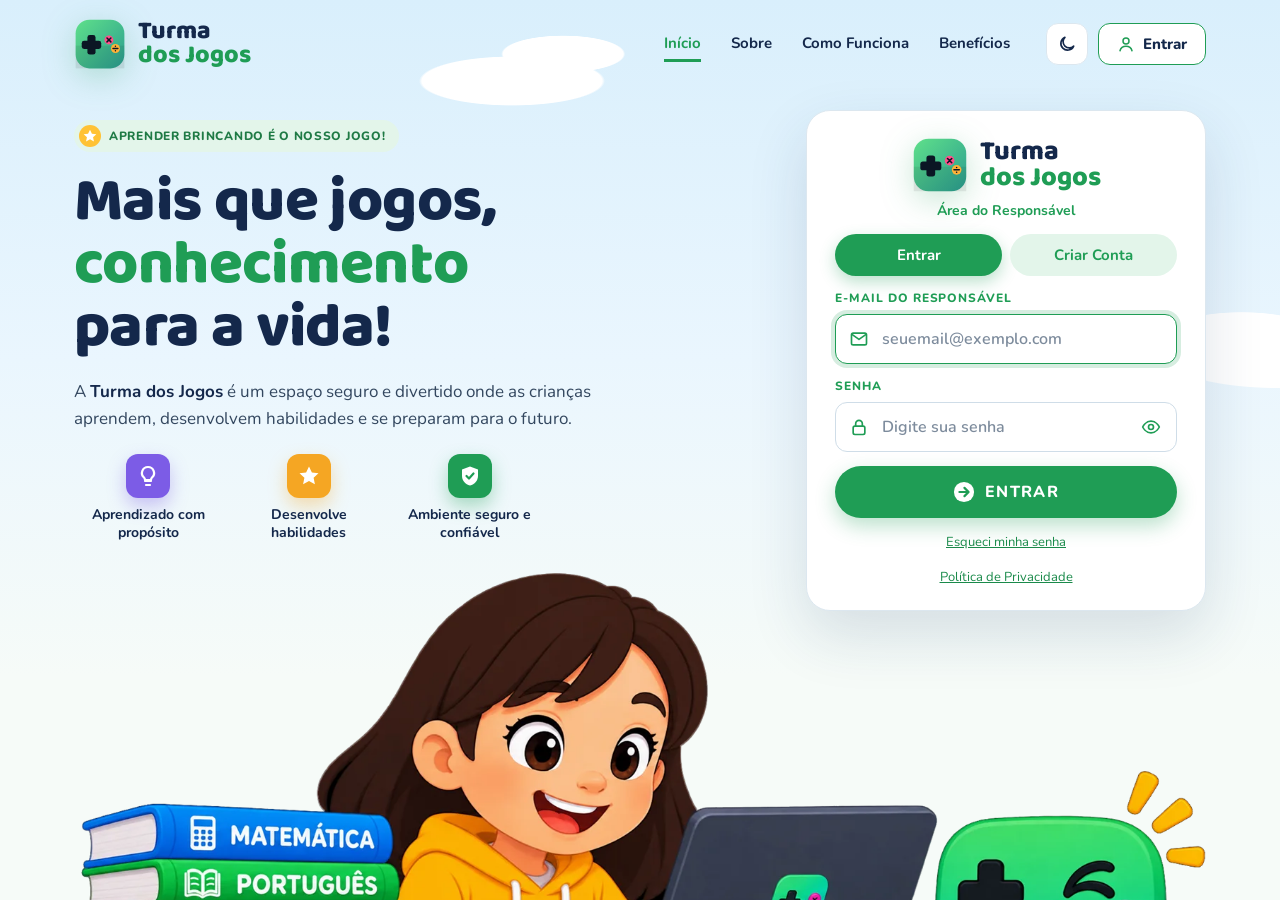
==== site/index.html @ 2ec64ea0 "Snapshot of live site (Amplify producao, job 4, 2026-09-25) Co-Authored-By: Claude Opus 5.5 <noreply" ====
<!doctype html>
<html lang="pt-BR">
<head>
<meta charset="utf-8">
<meta name="viewport" content="width=device-width, initial-scale=1">
<title>Turma dos Jogos</title>
<meta name="description" content="Turma dos Jogos: jogos educativos para alunos — Cobra Tabuada e Gol de Inglês.">
<meta name="theme-color" content="#0b1624">
<script src="plataforma/tema.js"></script>
<!-- atalho na tela inicial do celular: abre em tela cheia, com ícone próprio -->
<link rel="manifest" href="manifest.webmanifest">
<link rel="apple-touch-icon" href="icones/apple-touch-icon.png">
<meta name="apple-mobile-web-app-capable" content="yes">
<meta name="mobile-web-app-capable" content="yes">
<meta name="apple-mobile-web-app-status-bar-style" content="black">
<meta name="apple-mobile-web-app-title" content="Turma dos Jogos">
<!-- ícone da aba: o mesmo logo da plataforma -->
<link rel="icon" href="data:image/svg+xml,%3Csvg xmlns='http://www.w3.org/2000/svg' viewBox='0 0 64 64'%3E%3Cdefs%3E%3ClinearGradient id='g' x1='0' y1='0' x2='1' y2='1'%3E%3Cstop offset='0' stop-color='%235fe08a'/%3E%3Cstop offset='1' stop-color='%232a9d8f'/%3E%3C/linearGradient%3E%3C/defs%3E%3Crect x='2' y='2' width='60' height='60' rx='17' fill='url(%23g)'/%3E%3Crect x='16.5' y='21' width='10' height='24' rx='3' fill='%230b1624'/%3E%3Crect x='9.5' y='28' width='24' height='10' rx='3' fill='%230b1624'/%3E%3Ccircle cx='43' cy='27' r='5.5' fill='%23ff4f8b'/%3E%3Ccircle cx='51' cy='37.5' r='5.5' fill='%23ffb238'/%3E%3C/svg%3E">
</head>
<body>
<svg width="0" height="0" style="position:absolute" aria-hidden="true">
  <!-- logo da plataforma: controle de videogame cujo direcional é o sinal de "+" -->
  <defs>
    <linearGradient id="brandGrad" x1="0" y1="0" x2="1" y2="1">
      <stop offset="0" stop-color="#5fe08a"/><stop offset="1" stop-color="#2a9d8f"/>
    </linearGradient>
  </defs>
  <symbol id="brandMark" viewBox="0 0 64 64">
    <rect x="2" y="2" width="60" height="60" rx="17" fill="url(#brandGrad)"/>
    <rect x="2" y="34" width="60" height="28" rx="0" fill="#000" opacity=".08"/>
    <rect x="16.5" y="21" width="10" height="24" rx="3" fill="#0b1624"/>
    <rect x="9.5" y="28" width="24" height="10" rx="3" fill="#0b1624"/>
    <circle cx="43" cy="27" r="5.5" fill="#ff4f8b"/>
    <circle cx="51" cy="37.5" r="5.5" fill="#ffb238"/>
    <path d="M40.6 24.6l4.8 4.8M45.4 24.6l-4.8 4.8" stroke="#0b1624" stroke-width="1.8" stroke-linecap="round"/>
    <path d="M48 37.5h6M51 34.8v0M51 40.2v0" stroke="#0b1624" stroke-width="1.8" stroke-linecap="round"/>
  </symbol>
  <!-- ícones de traço (usam a cor do texto em volta) -->
  <symbol id="icSol" viewBox="0 0 24 24" fill="none" stroke="currentColor" stroke-width="2" stroke-linecap="round">
    <circle cx="12" cy="12" r="4"/><path d="M12 2v2M12 20v2M2 12h2M20 12h2M4.9 4.9l1.4 1.4M17.7 17.7l1.4 1.4M4.9 19.1l1.4-1.4M17.7 6.3l1.4-1.4"/></symbol>
  <symbol id="icLua" viewBox="0 0 24 24" fill="none" stroke="currentColor" stroke-width="2" stroke-linejoin="round">
    <path d="M20 14.5A8 8 0 1 1 9.5 4a6.5 6.5 0 0 0 10.5 10.5z"/></symbol>
  <symbol id="icUsuario" viewBox="0 0 24 24" fill="none" stroke="currentColor" stroke-width="2" stroke-linecap="round">
    <circle cx="12" cy="8" r="4"/><path d="M4 21c1-4 4.5-6 8-6s7 2 8 6"/></symbol>
  <symbol id="icEmail" viewBox="0 0 24 24" fill="none" stroke="currentColor" stroke-width="2" stroke-linejoin="round">
    <rect x="3" y="5" width="18" height="14" rx="2"/><path d="M3.5 6.5l8.5 6 8.5-6"/></symbol>
  <symbol id="icCadeado" viewBox="0 0 24 24" fill="none" stroke="currentColor" stroke-width="2" stroke-linejoin="round">
    <rect x="5" y="11" width="14" height="10" rx="2"/><path d="M8 11V8a4 4 0 0 1 8 0v3"/></symbol>
  <symbol id="icOlho" viewBox="0 0 24 24" fill="none" stroke="currentColor" stroke-width="2" stroke-linejoin="round">
    <path d="M2 12s3.5-7 10-7 10 7 10 7-3.5 7-10 7S2 12 2 12z"/><circle cx="12" cy="12" r="3"/></symbol>
  <!-- ícones cheios (desenhados em branco sobre um quadradinho colorido) -->
  <symbol id="icEstrela" viewBox="0 0 24 24"><path fill="currentColor" d="M12 2.5l2.9 6 6.6.8-4.9 4.5 1.3 6.5L12 17l-5.9 3.3 1.3-6.5-4.9-4.5 6.6-.8z"/></symbol>
  <symbol id="icIdeia" viewBox="0 0 24 24" fill="none" stroke="currentColor" stroke-width="2.2" stroke-linecap="round" stroke-linejoin="round">
    <path d="M9 17h6M10 21h4M12 3a6 6 0 0 0-4 10.5c.8.8 1 1.6 1 2.5h6c0-.9.2-1.7 1-2.5A6 6 0 0 0 12 3z"/></symbol>
  <symbol id="icEscudo" viewBox="0 0 24 24"><path fill="currentColor" d="M12 2.5l8 3v6.2c0 5-3.4 8.6-8 9.8-4.6-1.2-8-4.8-8-9.8V5.5z"/>
    <path d="M8.5 12l2.5 2.5 4.5-5" fill="none" stroke="var(--ic-fundo, #1f9d55)" stroke-width="2.2" stroke-linecap="round" stroke-linejoin="round"/></symbol>
  <symbol id="icControle" viewBox="0 0 24 24"><rect x="2" y="7" width="20" height="11" rx="5.5" fill="currentColor"/>
    <path d="M7.5 10.5v4M5.5 12.5h4" stroke="var(--ic-fundo, #7c5ce6)" stroke-width="1.8" stroke-linecap="round"/>
    <circle cx="15.5" cy="11.5" r="1.3" fill="var(--ic-fundo, #7c5ce6)"/><circle cx="18" cy="13.8" r="1.3" fill="var(--ic-fundo, #7c5ce6)"/></symbol>
  <symbol id="icGrafico" viewBox="0 0 24 24" fill="currentColor"><rect x="3" y="14" width="4" height="7" rx="1"/><rect x="10" y="10" width="4" height="11" rx="1"/>
    <rect x="17" y="6" width="4" height="15" rx="1"/><path d="M3 10l6-5 4 3 6-5" fill="none" stroke="currentColor" stroke-width="2" stroke-linecap="round" stroke-linejoin="round"/></symbol>
  <symbol id="icPessoas" viewBox="0 0 24 24" fill="currentColor"><circle cx="8.5" cy="8" r="3.5"/><circle cx="16.5" cy="9" r="3"/>
    <path d="M1.5 20c.5-4 3.4-6.5 7-6.5s6.5 2.5 7 6.5zM14.5 13.6c3.6-.6 7.1 1.4 8 6.4h-5.5c-.3-2.6-1.2-4.8-2.5-6.4z"/></symbol>
</svg>
<!-- conecta antes aos servidores de fontes: o título aparece mais rápido já na fonte certa -->
<link rel="preconnect" href="https://fonts.googleapis.com">
<link rel="preconnect" href="https://fonts.gstatic.com" crossorigin>
<link rel="stylesheet" href="https://fonts.googleapis.com/css2?family=Baloo+2:wght@700;800&family=Chakra+Petch:wght@500;700&family=IBM+Plex+Mono:wght@400;600&family=Nunito:wght@400;600;700;800&display=swap">
<link rel="stylesheet" href="plataforma/plataforma.css">

<div class="panel" id="loginPanel" hidden>
  <!-- página de entrada: apresentação da plataforma e, ao lado, o login do responsável -->
  <div class="entrada" id="inicio">
    <header class="topo">
      <a class="marca" href="#inicio" aria-label="Turma dos Jogos, início">
        <svg width="52" height="52" aria-hidden="true"><use href="#brandMark"/></svg>
        <span>Turma<em>dos Jogos</em></span></a>
      <nav class="menu" aria-label="Seções">
        <a href="#inicio" aria-current="page">Início</a>
        <a href="#sobre">Sobre</a>
        <a href="#como-funciona">Como Funciona</a>
        <a href="#beneficios">Benefícios</a>
      </nav>
      <div class="topo-acoes">
        <button type="button" class="tema-btn" data-tema-btn aria-label="Mudar tema">
          <svg class="ic-sol"><use href="#icSol"/></svg><svg class="ic-lua"><use href="#icLua"/></svg></button>
        <button type="button" class="topo-entrar" id="topoEntrar"><svg><use href="#icUsuario"/></svg>Entrar</button>
      </div>
    </header>

    <section class="hero">
      <div class="hero-texto">
        <span class="selo"><svg><use href="#icEstrela"/></svg>Aprender brincando é o nosso jogo!</span>
        <h1>Mais que jogos, <em>conhecimento</em> para a vida!</h1>
        <p class="hero-sub">A <b>Turma dos Jogos</b> é um espaço seguro e divertido onde as crianças aprendem,
          desenvolvem habilidades e se preparam para o futuro.</p>
        <ul class="destaques">
          <li><span class="ic roxo"><svg><use href="#icIdeia"/></svg></span>Aprendizado com propósito</li>
          <li><span class="ic ouro"><svg><use href="#icEstrela"/></svg></span>Desenvolve habilidades</li>
          <li><span class="ic verde"><svg><use href="#icEscudo"/></svg></span>Ambiente seguro e confiável</li>
        </ul>
      </div>

      <form class="login-card" id="loginForm" autocomplete="on" novalidate>
        <div class="login-marca">
          <svg width="56" height="56" role="img" aria-label="Logo Turma dos Jogos"><use href="#brandMark"/></svg>
          <span>Turma<em>dos Jogos</em></span>
        </div>
        <span class="eyebrow">Área do Responsável</span>
        <div class="tabs" id="loginTabs">
          <button type="button" id="tabLogin" aria-pressed="true">Entrar</button>
          <button type="button" id="tabSignup" aria-pressed="false">Criar Conta</button>
        </div>
        <p class="aviso" id="loginAviso" hidden></p>
        <label class="field" id="fEmail"><span>E-mail do responsável</span>
          <span class="campo"><svg><use href="#icEmail"/></svg>
            <input id="loginEmail" name="email" type="email" autocomplete="username" inputmode="email" maxlength="120"
              autocapitalize="none" spellcheck="false" placeholder="seuemail@exemplo.com"></span></label>
        <label class="field" id="fCodigo" hidden><span>Código recebido por e-mail</span>
          <span class="campo"><svg><use href="#icEmail"/></svg>
            <input id="loginCode" name="code" inputmode="numeric" autocomplete="one-time-code" maxlength="6" placeholder="6 números"></span></label>
        <div class="field" id="fSenha"><label for="loginPass" id="senhaRotulo">Senha</label>
          <span class="campo"><svg><use href="#icCadeado"/></svg>
            <input id="loginPass" name="password" type="password" autocomplete="current-password" maxlength="100" placeholder="Digite sua senha">
            <button type="button" class="ver-senha" id="verSenha" aria-pressed="false" aria-label="Mostrar senha"><svg><use href="#icOlho"/></svg></button></span>
          <small class="dica" id="senhaDica" hidden>Pelo menos 8 caracteres, com pelo menos um número.</small></div>
        <label class="aceite" id="fAceite" hidden><input type="checkbox" id="loginConsent">
          <span>Sou maior de 18 anos, responsável pela(s) criança(s) que vão jogar, e concordo com os
            <a href="termos.html" target="_blank" rel="noopener">Termos de Uso</a> e a
            <a href="privacidade.html" target="_blank" rel="noopener">Política de Privacidade</a>.</span></label>
        <p class="hint" id="loginError" aria-live="polite"></p>
        <p class="ok" id="loginOk" aria-live="polite"></p>
        <button type="submit" class="principal" id="loginSubmit">Entrar</button>
        <p class="note links">
          <button type="button" class="link" id="linkEsqueci">Esqueci minha senha</button>
          <button type="button" class="link" id="linkReenviar" hidden>Reenviar código</button>
          <button type="button" class="link" id="linkVoltar" hidden>Voltar</button>
        </p>
        <p class="note"><a href="privacidade.html" target="_blank" rel="noopener">Política de Privacidade</a></p>
      </form>

      <!-- ilustração: menina estudando no notebook, livros e o mascote (fundo recortado; versão menor para celular;
           WebP é ~90% mais leve, o PNG fica só para navegadores antigos) -->
      <picture class="cena">
        <source type="image/webp" srcset="imagens/cena-entrada-800.webp 800w, imagens/cena-entrada-1600.webp 1600w" sizes="(max-width: 960px) 100vw, 1132px">
        <img src="imagens/cena-entrada-1600.png" width="1600" height="626"
        srcset="imagens/cena-entrada-800.png 800w, imagens/cena-entrada-1600.png 1600w" sizes="(max-width: 960px) 100vw, 1132px"
        alt="Menina sorrindo enquanto estuda no notebook, ao lado de livros de Matemática, Português, Ciências e Inglês e do mascote da Turma dos Jogos">
      </picture>
    </section>

    <section class="beneficios" id="beneficios" aria-label="Benefícios">
      <article><span class="ic roxo"><svg><use href="#icControle"/></svg></span><h3>Jogos Educativos</h3><p>Tabuada e inglês de um jeito divertido.</p></article>
      <article><span class="ic verde"><svg><use href="#icGrafico"/></svg></span><h3>Acompanhamento</h3><p>Veja o progresso da sua criança.</p></article>
      <article><span class="ic ouro"><svg><use href="#icEscudo"/></svg></span><h3>Segurança</h3><p>Proteção e privacidade em primeiro lugar.</p></article>
      <article><span class="ic azul"><svg><use href="#icPessoas"/></svg></span><h3>Suporte</h3><p>Fale com a gente pela <a href="contato.html">página de Contato</a>.</p></article>
    </section>

    <section class="secao sobre" id="sobre" aria-labelledby="sobreTitulo">
      <div class="sobre-texto">
        <span class="selo"><svg><use href="#icEstrela"/></svg>Sobre nós</span>
        <h2 id="sobreTitulo">Sobre a <em>Turma dos Jogos</em></h2>
        <p>A Turma dos Jogos é um espaço de jogos educativos para crianças aprenderem brincando. Cada jogo treina
          um conteúdo da escola de um jeito divertido.</p>
        <p>Aqui não há anúncios, e a criança joga num perfil criado pelo responsável, só com um apelido. O progresso fica
          salvo, e ela continua de onde parou em qualquer aparelho.</p>
      </div>
      <ul class="sobre-jogos">
        <li><span class="ic verde"><svg><use href="#icControle"/></svg></span>
          <div><h3>Cobra Tabuada</h3><p>A criança pratica a tabuada guiando uma cobrinha.</p></div></li>
        <li><span class="ic azul"><svg><use href="#icControle"/></svg></span>
          <div><h3>Gol de Inglês</h3><p>Bate pênaltis enquanto aprende palavras em inglês.</p></div></li>
        <li class="em-breve"><span class="ic roxo"><svg><use href="#icEstrela"/></svg></span>
          <div><h3>Mais jogos em breve</h3><p>Novos jogos educativos estão a caminho.</p></div></li>
      </ul>
    </section>

    <section class="secao como" id="como-funciona" aria-labelledby="comoTitulo">
      <h2 id="comoTitulo">Como <em>funciona</em></h2>
      <ol class="passos">
        <li><span class="passo-num">1</span><span class="ic verde"><svg><use href="#icUsuario"/></svg></span>
          <h3>Crie a conta do responsável</h3><p>Use seu e-mail e uma senha. É rápido e gratuito.</p></li>
        <li><span class="passo-num">2</span><span class="ic ouro"><svg><use href="#icEstrela"/></svg></span>
          <h3>Crie o perfil da criança</h3><p>Escolha um apelido, uma cor e o desenho (menino ou menina).
            Cada conta pode ter até 6 perfis.</p></li>
        <li><span class="passo-num">3</span><span class="ic roxo"><svg><use href="#icControle"/></svg></span>
          <h3>Hora de jogar!</h3><p>A criança escolhe o jogo, e cada recorde, medalha e nível conquistado fica salvo
            no perfil dela.</p></li>
      </ol>
      <button type="button" class="como-cta" id="comoCriar">Criar conta grátis</button>
    </section>

    <footer class="faixa">
      <p class="chamada"><span class="brilho" aria-hidden="true"></span><span class="frase">Juntos, construímos um futuro melhor através do aprendizado!</span><span class="brilho" aria-hidden="true"></span></p>
      <!-- rodapé: links para as páginas de apoio -->
      <nav class="rodape-links" aria-label="Links do rodapé">
        <a href="duvidas.html">Dúvidas frequentes</a>
        <a href="contato.html">Contato</a>
        <a href="termos.html">Termos de Uso</a>
        <a href="privacidade.html" target="_blank" rel="noopener">Política de Privacidade</a>
      </nav>
      <p class="copyright">© 2026 Turma dos Jogos. Todos os direitos reservados.</p>
    </footer>
  </div>
</div>

<div class="panel" id="perfisPanel" hidden>
  <div class="card perfis">
    <div class="hub-head">
      <div class="brand-title"><svg class="brand-mark" width="36" height="36" aria-hidden="true"><use href="#brandMark"/></svg>Turma <em>dos Jogos</em></div>
      <span class="hub-links"><button type="button" class="tema-btn" data-tema-btn aria-label="Mudar tema"><svg class="ic-sol"><use href="#icSol"/></svg><svg class="ic-lua"><use href="#icLua"/></svg></button><button class="link" id="perfisSair">Sair</button></span>
    </div>
    <h1 class="sub-h1" id="perfisTitulo">Quem vai <em>jogar?</em></h1>
    <p class="hint" id="perfisErro" role="alert"></p>
    <div class="perfis-lista" id="perfisLista"></div>
    <form class="perfil-form" id="perfilForm" novalidate hidden>
      <h3 id="perfilFormTitulo">Novo perfil</h3>
      <label class="field"><span>Apelido</span>
        <input id="perfilNome" maxlength="20" autocomplete="off" spellcheck="false"></label>
      <p class="note">Use só um apelido. Não é preciso o nome completo da criança.</p>
      <div class="field"><span>Desenho do perfil</span>
        <div class="generos" id="perfilGenero" role="radiogroup" aria-label="Desenho do perfil"></div></div>
      <div class="cores" id="perfilCores" role="radiogroup" aria-label="Cor do perfil"></div>
      <p class="hint" id="perfilErro" role="alert"></p>
      <div class="actions">
        <button type="submit" id="perfilSalvar">Salvar</button>
        <button type="button" class="alt" id="perfilCancelar">Cancelar</button>
        <button type="button" class="alt" id="perfilApagar">Apagar perfil</button>
      </div>
    </form>
    <p class="note conta">Conta: <span id="contaEmail"></span>
      <button class="link" id="perfisEditar">Editar perfis</button>
      <button class="link perigo" id="contaExcluir" hidden>Excluir conta</button></p>
  </div>
</div>

<div class="panel" id="hubPanel" hidden>
  <div class="card hub">
    <div class="hub-head">
      <div class="brand-title"><svg class="brand-mark" width="36" height="36" aria-hidden="true"><use href="#brandMark"/></svg>Turma <em>dos Jogos</em></div>
      <span class="hub-links"><button type="button" class="tema-btn" data-tema-btn aria-label="Mudar tema"><svg class="ic-sol"><use href="#icSol"/></svg><svg class="ic-lua"><use href="#icLua"/></svg></button><button class="link" id="hubTrocar">Trocar jogador</button> · <button class="link" id="hubLogout">Sair</button></span>
    </div>
    <div class="greet">
      <h1 class="hello">
        <span class="pop" id="hubHello" style="--i:0">Olá,</span>
        <span class="pop name" id="hubName" style="--i:1">—</span><span class="pop" style="--i:2">!</span>
        <svg class="spark s1" viewBox="0 0 20 20" aria-hidden="true"><path d="M10 0l2.4 7.6L20 10l-7.6 2.4L10 20l-2.4-7.6L0 10l7.6-2.4z"/></svg>
        <svg class="spark s2" viewBox="0 0 20 20" aria-hidden="true"><path d="M10 0l2.4 7.6L20 10l-7.6 2.4L10 20l-2.4-7.6L0 10l7.6-2.4z"/></svg>
      </h1>
      <p class="cheer" id="hubCheer">Pronto para aprender brincando?</p>
    </div>
    <p>Escolha um jogo para começar. Seu progresso fica salvo em cada um.</p>
    <p class="hint" id="hubError" role="alert"></p>
    <div class="games" id="games"></div>
  </div>
</div>

<!-- o jogo escolhido é desenhado aqui -->
<div id="gameRoot" hidden></div>

<script src="plataforma/config.js"></script>
<script src="plataforma/nuvem.js"></script>
<script src="plataforma/plataforma.js"></script>
<!-- catálogo: cada jogo registra seu cartão (arquivo leve); o jogo em si só carrega ao clicar em Jogar -->
<script src="jogos/cobra-tabuada/cartao.js"></script>
<script src="jogos/gol-de-ingles/cartao.js"></script>
<script src="plataforma/iniciar.js"></script>
</body>
</html>
---- site/plataforma/plataforma.css ----
/* Plataforma Turma dos Jogos — estilos comuns a todas as telas e a todos os jogos. */

/* a página já é escura: avisa o navegador para não aplicar o "modo escuro automático",
   que clareava as cores dos desenhos (preto virava cinza-claro, azul virava azul-bebê) */
:root { color-scheme:dark; }
svg { forced-color-adjust:none; }
/* tela marcada como escondida some de verdade, mesmo com display:grid/flex nas regras abaixo */
[hidden] { display:none !important; }
:root { --bg:#0b1624; --ink:#e8eef6; --muted:#7f93ab; --amber:#ffb238; --pink:#ff4f8b; --green:#4fd16e; }
html, body { height:100%; margin:0; overflow:hidden; background:var(--bg); color:var(--ink);
  font-family:"IBM Plex Mono", ui-monospace, monospace; }

/* telas sobrepostas (login, lista de jogos e as telas de cada jogo) */
.panel { position:fixed; inset:0; display:grid; grid-template-columns:minmax(0, 1fr); place-items:center; padding-inline:16px;
  background:radial-gradient(circle at 50% 45%, #0b162499, #0b1624ee); }
.card { text-align:center; max-width:360px; display:grid; gap:14px; }
h1 { margin:0; font-family:"Chakra Petch", sans-serif; font-weight:700; font-size:clamp(40px,11vw,64px);
  line-height:.95; letter-spacing:-.01em; text-wrap:balance; }
h1 em { font-style:normal; color:var(--green); }
.sub-h1 { font-size:clamp(32px,9vw,48px) !important; }
p { margin:0; color:var(--muted); font-size:13px; line-height:1.6; }
.eyebrow { font-size:11px; letter-spacing:.14em; text-transform:uppercase; color:var(--pink); }
.hint { font-size:12px; color:var(--pink); }
.hint:empty { display:none; }

/* botões */
button { justify-self:center; font:700 16px "Chakra Petch", sans-serif; letter-spacing:.1em; text-transform:uppercase;
  color:#1a1204; background:var(--amber); border:0; border-radius:4px; padding:12px 28px; cursor:pointer;
  box-shadow:0 0 24px #ffb23866; }
button:focus-visible { outline:2px solid var(--ink); outline-offset:3px; }
button:disabled { opacity:.35; cursor:default; }
button.alt { color:var(--ink); background:transparent; border:1px solid var(--amber); box-shadow:none;
  font-size:14px; padding:11px 8px; }
button.alt:hover { background:#ffb2381a; }
button.link { padding:0; font:inherit; letter-spacing:0; text-transform:none; color:var(--amber); background:none;
  border:0; box-shadow:none; text-decoration:underline; }
/* grupo de botões: o primeiro em largura total, os outros lado a lado embaixo */
.actions { display:grid; grid-template-columns:1fr 1fr; gap:10px; width:min(100%, 340px); justify-self:center; }
.actions button { justify-self:stretch; }
.actions > button:first-child { grid-column:1 / -1; padding-block:14px; }

/* utilitários: conteúdo só para computador ou só para telas de toque */
@media not (pointer: coarse) { .touch-only { display:none; } }
@media (pointer: coarse) { .desk-only { display:none; } }


/* ===== telas da plataforma (entrada, perfis e lista de jogos) =====
   As cores ficam em variáveis: modo escuro por padrão e modo claro com html[data-tema="claro"] (ver tema.js).
   Valem só com body.platform, então os jogos continuam com as cores próprias. */
body.platform {
  --titulo:"Baloo 2", "Chakra Petch", sans-serif; --texto:Nunito, system-ui, sans-serif;
  --bg:#0b1624; --ink:#e8eef6; --ink-2:#c9d6e5; --muted:#8a9db4; --pink:#ff4f8b; --gold:#ffb238;
  --brand:#4fd16e; --brand-ink:#0b1624; --brand-soft:#173a2c; --link:#6fe08a;
  --surface:#0f1d2fe6; --surface-2:#132338; --surface-3:#24405f; --line:#24405f;
  --field:#0f1d2f; --field-line:#2a4566; --banda:#0f1d2f99; --faixa:#1a7f45;
  --selo-bg:#173a2c; --selo-ink:#7fe39a; --sombra:#0008;
  --fundo:radial-gradient(circle at 15% 10%, #17314f 0, transparent 45%), radial-gradient(circle at 90% 95%, #173a2c 0, transparent 40%);
  color-scheme:dark; color:var(--ink); font-family:var(--texto); background:var(--fundo), var(--bg);
}
html[data-tema="claro"] body.platform {
  --bg:#f3f9fd; --ink:#14284b; --ink-2:#33475f; --muted:#5d6f84; --pink:#d6336c; --gold:#b36b00;
  --brand:#1f9d55; --brand-ink:#fff; --brand-soft:#e3f5ea; --link:#1a8a4a;
  --surface:#fff; --surface-2:#eef5f9; --surface-3:#dff3e6; --line:#dce7ef;
  --field:#fff; --field-line:#cfdde8; --banda:#ffffffb3; --faixa:#1f9d55;
  --selo-bg:#e3f5ea; --selo-ink:#1f7a45; --sombra:#1b3a5a24;
  /* céu com nuvens */
  --fundo:radial-gradient(ellipse 150px 40px at 40% 9%, #fff 60%, transparent 62%),
    radial-gradient(ellipse 100px 30px at 44% 6%, #fff 60%, transparent 62%),
    radial-gradient(ellipse 180px 46px at 100% 40%, #fff 60%, transparent 62%),
    radial-gradient(ellipse 120px 34px at 97% 37%, #fff 60%, transparent 62%),
    linear-gradient(180deg, #d9effc 0, #eaf6fe 40%, #f6fbf8 75%);
  color-scheme:light;
}
body.platform .panel { background:transparent; }

/* peças comuns em versão da plataforma (:where não aumenta a prioridade, então as classes abaixo ainda mandam) */
:where(body.platform) h1 { font-family:var(--titulo); font-weight:800; }
:where(body.platform) h1 em { color:var(--brand); }
:where(body.platform) p { color:var(--muted); }
:where(body.platform) .ok { color:var(--brand); }
:where(body.platform) button { font:800 15px var(--texto); letter-spacing:.04em; color:var(--brand-ink); background:var(--brand);
  border-radius:12px; box-shadow:0 8px 20px color-mix(in srgb, var(--brand) 30%, transparent); }
:where(body.platform) button.alt { color:var(--ink); background:transparent; border:1.5px solid var(--line); box-shadow:none; }
:where(body.platform) button.alt:hover { background:var(--surface-2); }
:where(body.platform) button.link { padding:0; font:inherit; letter-spacing:0; text-transform:none; color:var(--link);
  background:none; border:0; border-radius:0; box-shadow:none; }
.brand-mark { justify-self:center; filter:drop-shadow(0 10px 24px #1f9d5540); }
.brand-title { display:flex; align-items:center; gap:12px; flex-wrap:wrap; }
.brand-title .brand-mark { flex:none; }

/* botão sol/lua: mostra a lua no modo claro (vai para o escuro) e o sol no escuro */
.tema-btn { display:grid; place-items:center; width:42px; height:42px; padding:0; color:var(--ink); background:var(--surface);
  border:1.5px solid var(--line); border-radius:12px; box-shadow:none; }
.tema-btn:hover { border-color:var(--brand); }
.tema-btn svg { width:20px; height:20px; }
html[data-tema="claro"] .tema-btn .ic-sol, html:not([data-tema="claro"]) .tema-btn .ic-lua { display:none; }

/* ----- página de entrada ----- */
#loginPanel { display:block; padding:0; overflow-x:hidden; overflow-y:auto; }
.entrada { min-height:100%; display:flex; flex-direction:column; }
.topo, .hero { box-sizing:border-box; width:100%; max-width:1180px; margin-inline:auto; padding-inline:24px; }
.topo { display:flex; align-items:center; gap:24px; padding-block:18px; }
.marca, .login-marca { display:flex; align-items:center; gap:12px; color:var(--ink); text-decoration:none;
  font:800 25px/.95 var(--titulo); }
.marca span, .login-marca span { display:grid; }
.marca em, .login-marca em { font-style:normal; color:var(--brand); }
.marca svg, .login-marca svg { flex:none; filter:drop-shadow(0 8px 16px #1f9d5540); }
.menu { display:flex; gap:30px; margin-left:auto; }
.menu a { padding-block:6px; font:700 15px var(--texto); color:var(--ink); text-decoration:none; border-bottom:3px solid transparent; }
.menu a:hover, .menu a[aria-current] { color:var(--brand); }
.menu a[aria-current] { border-color:var(--brand); }
.topo-acoes { display:flex; align-items:center; gap:10px; margin-left:12px; }
.topo-entrar { display:flex; align-items:center; gap:8px; padding:10px 18px; font-size:15px; letter-spacing:0; text-transform:none; color:var(--ink);
  background:var(--surface); border:1.5px solid var(--brand); box-shadow:none; }
.topo-entrar svg { width:18px; height:18px; color:var(--brand); }

.hero { display:grid; grid-template-columns:minmax(0, 1fr) 400px; column-gap:56px; align-items:start; padding-top:22px; }
.hero-texto { display:grid; gap:18px; align-content:start; padding-top:10px; }
.selo { justify-self:start; display:inline-flex; align-items:center; gap:8px; padding:5px 14px 5px 5px; border-radius:999px;
  font:800 12px var(--texto); letter-spacing:.06em; text-transform:uppercase; color:var(--selo-ink); background:var(--selo-bg); }
.selo svg { box-sizing:border-box; width:22px; height:22px; padding:3px; border-radius:50%; color:#fff; background:#ffc234; }
.hero h1 { margin:0; font-size:clamp(38px, 5.4vw, 62px); line-height:1.02; letter-spacing:-.01em; color:var(--ink); text-wrap:balance; }
.hero-sub { max-width:34em; font-size:17px; line-height:1.6; color:var(--ink-2); }
.hero-sub b { color:var(--ink); }
.destaques { display:grid; grid-template-columns:repeat(3, minmax(0, 1fr)); gap:12px; max-width:470px; margin:4px 0 0; padding:0; list-style:none; }
.destaques li { display:grid; justify-items:center; gap:8px; text-align:center; font:700 14px/1.3 var(--texto); color:var(--ink); }
/* ícone branco num quadradinho colorido */
.ic { display:grid; place-items:center; width:44px; height:44px; border-radius:12px; color:#fff; background:var(--ic-fundo);
  box-shadow:0 8px 18px color-mix(in srgb, var(--ic-fundo) 35%, transparent); }
.ic svg { width:24px; height:24px; }
.ic.roxo { --ic-fundo:#7c5ce6; } .ic.ouro { --ic-fundo:#f5a623; } .ic.verde { --ic-fundo:#1f9d55; } .ic.azul { --ic-fundo:#3f8ee6; }

/* quadro de login */
.login-card { grid-column:2; grid-row:1; position:relative; z-index:2; display:grid; gap:14px; padding:26px 28px 22px;
  text-align:left; background:var(--surface); border:1px solid var(--line); border-radius:24px;
  box-shadow:0 24px 60px var(--sombra); }
.login-marca { justify-content:center; font-size:27px; }
.login-card .eyebrow { justify-self:center; margin-top:-6px; font:700 14px var(--texto); letter-spacing:0; text-transform:none; color:var(--brand); }
.tabs { display:grid; grid-template-columns:1fr 1fr; gap:8px; }
.tabs button { justify-self:stretch; padding:11px; font:700 15px var(--texto); letter-spacing:0; text-transform:none; color:var(--brand);
  background:var(--brand-soft); border-radius:999px; box-shadow:none; }
.tabs button[aria-pressed="true"] { color:var(--brand-ink); background:var(--brand); box-shadow:0 6px 16px color-mix(in srgb, var(--brand) 30%, transparent); }
.field { display:grid; gap:8px; text-align:left; }
.field > span:first-child, .field > label { font:800 12px var(--texto); letter-spacing:.08em; text-transform:uppercase; color:var(--brand); }
.field input, .field textarea { box-sizing:border-box; width:100%; padding:13px 14px; font:600 16px var(--texto); color:var(--ink);
  background:var(--field); border:1.5px solid var(--field-line); border-radius:12px; }
.field input::placeholder, .field textarea::placeholder { color:var(--muted); opacity:.8; }
.field input:focus, .field textarea:focus { outline:none; border-color:var(--brand); box-shadow:0 0 0 4px color-mix(in srgb, var(--brand) 18%, transparent); }
.campo { position:relative; display:block; }
.campo > svg { position:absolute; left:14px; top:50%; width:20px; height:20px; transform:translateY(-50%); color:var(--brand); pointer-events:none; }
.campo input { padding-left:46px; }
#loginPass { padding-right:52px; }
.ver-senha { position:absolute; right:6px; top:50%; transform:translateY(-50%); display:grid; place-items:center;
  width:40px; height:40px; padding:0; color:var(--brand); background:none; border-radius:10px; box-shadow:none; }
.ver-senha svg { width:20px; height:20px; }
.ver-senha[aria-pressed="true"] { background:var(--brand-soft); }
#loginSubmit { justify-self:stretch; display:flex; align-items:center; justify-content:center; gap:10px; padding:15px;
  font-size:16px; letter-spacing:.08em; text-transform:uppercase; border-radius:999px; }
#loginSubmit::before { content:""; width:22px; height:22px; background:url("data:image/svg+xml,%3Csvg xmlns='http://www.w3.org/2000/svg' viewBox='0 0 24 24'%3E%3Ccircle cx='12' cy='12' r='11' fill='%23fff'/%3E%3Cpath d='M7 12h9M12.5 7.5 17 12l-4.5 4.5' fill='none' stroke='%231f9d55' stroke-width='2.4' stroke-linecap='round' stroke-linejoin='round'/%3E%3C/svg%3E") center/contain no-repeat; }
.login-card .note { text-align:center; font-size:13px; }
.note a, .aceite a { color:var(--link); }
.links { display:flex; justify-content:center; gap:16px; }
.aviso { font-size:14px; color:var(--ink-2); }
.dica { font-size:12px; color:var(--muted); }
.ok { font-size:13px; }
.ok:empty { display:none; }
.aceite { display:grid; grid-template-columns:auto 1fr; gap:10px; align-items:start; text-align:left; font-size:13px;
  line-height:1.5; color:var(--ink-2); cursor:pointer; }
.aceite input { width:18px; height:18px; margin:1px 0 0; accent-color:var(--brand); }

/* ilustração: sobe um pouco por baixo do quadro de login (o fundo da imagem é transparente) */
.cena { grid-column:1 / -1; grid-row:2; position:relative; z-index:1; display:block; width:100%; height:auto;
  margin-top:-40px; pointer-events:none; }
.cena img { display:block; width:100%; height:auto; }

/* benefícios: faixa clara com 4 cartões */
.beneficios { box-sizing:border-box; display:grid; grid-template-columns:repeat(4, minmax(0, 1fr)); gap:18px;
  flex:1 0 auto; align-content:start;
  padding:28px max(24px, calc((100% - 1132px) / 2)) 40px; background:var(--banda); scroll-margin-top:16px; }
.beneficios article { display:grid; justify-items:center; align-content:start; gap:10px; padding:22px 16px; text-align:center;
  background:var(--surface); border:1px solid var(--line); border-radius:18px; box-shadow:0 10px 26px var(--sombra); }
.beneficios h3 { margin:0; font:800 18px/1.2 var(--titulo); color:var(--ink); }
.beneficios p { font-size:14px; line-height:1.5; color:var(--ink-2); }
/* seções Sobre e Como Funciona (o menu do topo desce até elas) */
#loginPanel { scroll-behavior:smooth; }
@media (prefers-reduced-motion: reduce) { #loginPanel { scroll-behavior:auto; } }
.secao { box-sizing:border-box; width:100%; max-width:1180px; margin-inline:auto; padding:56px 24px; scroll-margin-top:8px; }
.secao h2 { margin:0; font:800 clamp(30px, 4.4vw, 44px)/1.1 var(--titulo); color:var(--ink); }
.secao h2 em { font-style:normal; color:var(--brand); }
.secao h3 { margin:0; font:800 19px/1.2 var(--titulo); color:var(--ink); }
.secao p { font-size:16px; line-height:1.65; color:var(--ink-2); }
.sobre { display:grid; grid-template-columns:minmax(0, 1.1fr) minmax(0, 1fr); gap:48px; align-items:center; }
.sobre-texto { display:grid; gap:16px; }
.sobre-jogos { display:grid; gap:14px; margin:0; padding:0; list-style:none; }
.sobre-jogos li { display:flex; align-items:center; gap:16px; padding:18px 20px; background:var(--surface);
  border:1px solid var(--line); border-radius:18px; box-shadow:0 10px 26px var(--sombra); }
.sobre-jogos .ic { flex:none; }
.sobre-jogos p { font-size:14px; }
.sobre-jogos .em-breve { border-style:dashed; box-shadow:none; background:transparent; }
.como { display:grid; gap:28px; justify-items:center; text-align:center; }
.passos { display:grid; grid-template-columns:repeat(3, minmax(0, 1fr)); gap:18px; width:100%; margin:0; padding:0; list-style:none; }
.passos li { position:relative; display:grid; justify-items:center; align-content:start; gap:12px; padding:34px 20px 24px;
  background:var(--surface); border:1px solid var(--line); border-radius:20px; box-shadow:0 10px 26px var(--sombra); }
.passos p { font-size:15px; }
.passo-num { position:absolute; top:-16px; display:grid; place-items:center; width:34px; height:34px; border-radius:50%;
  font:800 17px var(--titulo); color:var(--brand-ink); background:var(--brand); box-shadow:0 6px 14px color-mix(in srgb, var(--brand) 35%, transparent); }
.como-cta { padding:15px 34px; font-size:16px; letter-spacing:.06em; text-transform:uppercase; border-radius:999px; }
.beneficios a { color:var(--link); }
@media (max-width: 960px) {
  .sobre { grid-template-columns:minmax(0, 1fr); gap:28px; }
  .passos { grid-template-columns:minmax(0, 1fr); gap:28px; max-width:460px; }
}
@media (max-width: 560px) { .secao { padding:40px 16px; } }
/* rodapé verde com a borda de cima arredondada */
.faixa { margin-top:auto; padding:40px 24px 34px; text-align:center; background:var(--faixa); border-radius:50% 50% 0 0 / 36px 36px 0 0; }
.faixa .chamada { display:flex; align-items:center; justify-content:center; gap:16px; margin:0;
  font:800 clamp(18px, 2.4vw, 24px)/1.3 var(--titulo); color:#fff; }
.frase { max-width:24em; text-wrap:balance; }
.brilho { flex:none; width:28px; height:28px; background:url("data:image/svg+xml,%3Csvg xmlns='http://www.w3.org/2000/svg' viewBox='0 0 28 28'%3E%3Cpath d='M4 6l7 5M2 15h9M4 24l7-5' stroke='%23ffd34d' stroke-width='3' stroke-linecap='round'/%3E%3C/svg%3E") center/contain no-repeat; }
.brilho:last-child { transform:scaleX(-1); }
.rodape-links { display:flex; flex-wrap:wrap; justify-content:center; gap:8px 26px; max-width:900px; margin:30px auto 0;
  padding-top:22px; border-top:1px solid #ffffff38; }
.rodape-links a { font:700 14px var(--texto); color:#fff; text-decoration:none; opacity:.92; }
.rodape-links a:hover, .rodape-links a:focus-visible { opacity:1; text-decoration:underline; text-underline-offset:3px; }
.copyright { margin:16px 0 0; font-size:13px; color:#ffffffc4; }

@media (max-width: 960px) {
  .menu { display:none; }
  .topo-acoes { margin-left:auto; }
  .hero { grid-template-columns:minmax(0, 1fr); row-gap:28px; }
  .login-card { grid-column:1; grid-row:2; justify-self:center; width:100%; max-width:440px; box-sizing:border-box; }
  .cena { grid-row:3; margin-top:0; }
  .beneficios { grid-template-columns:repeat(2, minmax(0, 1fr)); }
}
@media (max-width: 560px) {
  .topo { gap:10px; padding:14px 16px; }
  .marca { gap:9px; font-size:19px; }
  .marca svg { width:42px; height:42px; }
  .tema-btn { width:38px; height:38px; }
  .topo-entrar { padding:8px 12px; }
  .hero { padding-inline:16px; padding-top:10px; }
  .hero-sub { font-size:15px; }
  .destaques li { font-size:12.5px; }
  .login-card { padding:22px 18px 18px; }
  .beneficios { gap:12px; padding-inline:16px; }
  .beneficios article { padding:16px 10px; }
  .beneficios h3 { font-size:16px; }
  .beneficios p { font-size:13px; }
  .brilho { width:20px; height:20px; }
}

/* ----- "Quem vai jogar?" e lista de jogos ----- */
#perfisPanel, #hubPanel { place-items:initial; overflow-y:auto; padding-block:72px 24px; }
.hub-links { display:flex; align-items:center; gap:10px; white-space:nowrap; color:var(--muted); }
.hub-links .tema-btn { width:36px; height:36px; border-radius:10px; }
.hub-links .tema-btn svg { width:18px; height:18px; }

/* perfis das crianças */
#perfisPanel .card { margin:auto; width:100%; max-width:640px; }
#perfisPanel .hub-head { text-align:left; }
.perfis-lista { display:flex; flex-wrap:wrap; justify-content:center; gap:18px; padding-block:8px; }
.perfil { display:grid; justify-items:center; gap:10px; width:112px; padding:0; color:var(--ink); background:none;
  box-shadow:none; letter-spacing:0; text-transform:none; }
.perfil .avatar { box-sizing:border-box; display:grid; place-items:center; width:96px; height:96px; border-radius:24px;
  font:800 46px var(--titulo); color:#0b1624; background:var(--cor, #24405f);
  box-shadow:0 12px 30px color-mix(in srgb, var(--cor, #000) 35%, transparent); transition:transform .15s; }
.avatar { overflow:hidden; }
.avatar svg { display:block; width:100%; height:100%; }
.perfil .nome { max-width:100%; overflow:hidden; text-overflow:ellipsis; white-space:nowrap; font:800 17px var(--titulo); }
.perfil:hover .avatar, .perfil:focus-visible .avatar { transform:translateY(-3px) scale(1.04); }
.perfil:focus-visible { outline:none; }
.perfil:focus-visible .avatar { outline:3px solid var(--ink); outline-offset:3px; }
.perfil.novo .avatar { color:var(--muted); background:transparent; border:2px dashed var(--field-line); box-shadow:none; }
.perfil.novo .nome { color:var(--muted); }
.perfil.editando .avatar { outline:2px dashed var(--ink); outline-offset:4px; }
.perfil-form { display:grid; gap:12px; width:min(100%, 360px); justify-self:center; text-align:left; box-sizing:border-box;
  padding:20px; background:var(--surface); border:1px solid var(--line); border-radius:18px; box-shadow:0 18px 40px var(--sombra); }
.perfil-form h3 { margin:0; font:800 22px var(--titulo); }
.cores { display:grid; grid-template-columns:repeat(8, 1fr); gap:8px; }
.cores button { width:100%; height:auto; aspect-ratio:1; padding:0; border-radius:50%; background:var(--cor); box-shadow:none; }
.cores button[aria-checked="true"] { outline:3px solid var(--ink); outline-offset:2px; }
/* menino ou menina: dois cartões com o desenho na cor escolhida */
.generos { display:grid; grid-template-columns:1fr 1fr; gap:10px; }
.generos button { justify-self:stretch; display:grid; justify-items:center; gap:6px; padding:10px 8px;
  font-size:14px; color:var(--muted); background:var(--surface-2); border:2px solid transparent; border-radius:12px; box-shadow:none; }
.generos .avatar { width:64px; height:64px; border-radius:16px; background:var(--cor); }
.generos button[aria-checked="true"] { color:var(--ink); border-color:var(--brand); background:var(--surface-3); }
.conta { overflow-wrap:anywhere; }
.conta .link { margin-left:10px; }
.conta .perigo { color:var(--pink); }

/* lista de jogos */
#hubPanel .card { margin:auto; width:100%; max-width:780px; text-align:left; }
.hub-head { display:flex; justify-content:space-between; align-items:center; gap:12px; }
.hub-head .brand-title { font:800 20px var(--titulo); }
.hub-head .brand-title em { font-style:normal; color:var(--brand); }
/* saudação grande e animada */
.greet { display:grid; gap:6px; padding-block:6px 4px; }
.hello { position:relative; display:inline-block; justify-self:start; margin:0;
  font:800 clamp(40px, 8vw, 66px)/1 var(--titulo); letter-spacing:-.01em; }
.hello .pop { display:inline-block; animation:pop .6s cubic-bezier(.2,1.6,.4,1) both; animation-delay:calc(var(--i) * .12s); }
.hello .name { background:linear-gradient(90deg, #ffb238, #ff4f8b, #4fd16e, #ffb238); background-size:300% 100%;
  -webkit-background-clip:text; background-clip:text; color:transparent;
  animation:pop .6s cubic-bezier(.2,1.6,.4,1) both, shimmer 6s linear infinite; animation-delay:.12s, 0s; }
.spark { position:absolute; width:18px; fill:var(--amber); animation:twinkle 1.8s ease-in-out infinite; }
.spark.s1 { top:-10px; right:-22px; }
.spark.s2 { top:22px; right:-36px; width:11px; fill:var(--brand); animation-delay:.6s; }
.cheer { margin:0; font-size:16px !important; color:var(--ink-2) !important; }
@keyframes pop { from { transform:translateY(.35em) scale(.8); opacity:.2; } }
@keyframes shimmer { to { background-position:300% 0; } }
@keyframes twinkle { 50% { transform:scale(.4) rotate(45deg); opacity:.4; } }
@media (prefers-reduced-motion: reduce) { .hello .pop, .hello .name, .spark { animation:none; } }
/* cartões dos jogos (a arte fica sempre no fundo escuro, como foi desenhada) */
.games { display:grid; grid-template-columns:repeat(auto-fill, minmax(230px, 1fr)); gap:14px; }
.games > * { min-width:0; }
.game-card { display:grid; grid-template-rows:auto 1fr; overflow:hidden; background:var(--surface);
  border:1px solid var(--line); border-radius:16px; box-shadow:0 18px 40px var(--sombra); }
.game-card .art { height:140px; display:grid; place-items:center;
  background:radial-gradient(circle at 50% 70%, #1d3a5c, #0f1d2f 75%); border-bottom:1px solid var(--line); }
.game-card .art svg { width:180px; max-width:80%; height:auto; }
/* coluna: o resumo e o botão ficam presos ao pé do cartão, alinhados entre cartões vizinhos */
.game-card .body { display:flex; flex-direction:column; gap:8px; padding:14px 16px 16px; }
.game-card .gstats { margin-top:auto; }
.game-card h3 { margin:0; font:800 24px/1.1 var(--titulo); }
.game-card p { font-size:13px; }
.tags { display:flex; flex-wrap:wrap; gap:6px; }
.tags span { font-size:10px; font-weight:700; letter-spacing:.1em; text-transform:uppercase; color:var(--brand);
  border:1px solid color-mix(in srgb, var(--brand) 55%, transparent); border-radius:999px; padding:2px 8px; }
.gstats { color:var(--gold) !important; font-weight:700; font-variant-numeric:tabular-nums; }
.game-card button { align-self:stretch; margin-top:4px; }
.game-card.soon { border-style:dashed; box-shadow:none; background:color-mix(in srgb, var(--surface) 50%, transparent); }
.game-card.soon .art { background:repeating-linear-gradient(135deg, var(--surface-2) 0 12px, var(--surface) 12px 24px);
  font:800 14px var(--titulo); letter-spacing:.14em; text-transform:uppercase; color:var(--muted); }
.game-card.soon h3 { color:var(--muted); }

/* ----- páginas de texto (Contato, Política de Privacidade) ----- */
html:has(body.pagina), body.pagina { overflow:auto; }
a.topo-entrar { text-decoration:none; border-radius:12px; font-weight:800; }
.pagina .topo-acoes { margin-left:auto; }
.documento { box-sizing:border-box; max-width:720px; margin:0 auto; padding:16px 24px 64px; }
.documento h1 { margin:0 0 12px; font-size:clamp(34px, 7vw, 50px); line-height:1.05; color:var(--ink); }
.documento h2 { margin:32px 0 8px; font:800 22px var(--titulo); color:var(--brand); }
.documento p, .documento li { font-size:15px; line-height:1.7; color:var(--ink-2); }
.documento ul { margin:8px 0; padding-left:20px; }
.documento a { color:var(--link); }
.documento .versao { margin-bottom:16px; font-size:13px; color:var(--muted); }
/* formulário de contato */
.contato-form, .contato-ok { display:grid; gap:14px; margin-top:24px; padding:24px; background:var(--surface);
  border:1px solid var(--line); border-radius:20px; box-shadow:0 18px 40px var(--sombra); }
.field textarea { min-height:150px; resize:vertical; line-height:1.5; }
.contato-form .note { font-size:13px; color:var(--muted); }
#contatoEnviar { justify-self:stretch; padding:15px; font-size:16px; letter-spacing:.08em; text-transform:uppercase; border-radius:999px; }
.contato-ok h2 { margin:0; }
.contato-ok .alt { justify-self:start; padding-inline:18px; }
/* campo-isca contra robôs: fora da tela */
.isca { position:absolute; left:-9999px; width:1px; height:1px; overflow:hidden; }
/* dúvidas frequentes: pergunta que abre a resposta */
.duvidas { display:grid; gap:12px; margin-top:24px; }
.duvida { background:var(--surface); border:1px solid var(--line); border-radius:16px; box-shadow:0 8px 22px var(--sombra); }
.duvida summary { display:flex; justify-content:space-between; align-items:center; gap:12px; padding:18px 20px; cursor:pointer;
  list-style:none; font:800 17px/1.3 var(--titulo); color:var(--ink); }
.duvida summary::-webkit-details-marker { display:none; }
.duvida summary::after { content:"+"; flex:none; display:grid; place-items:center; width:28px; height:28px; border-radius:50%;
  font:800 20px/1 var(--texto); color:var(--brand); background:var(--brand-soft); transition:transform .2s; }
.duvida[open] summary::after { transform:rotate(45deg); }
.duvida summary:focus-visible { outline:2px solid var(--brand); outline-offset:2px; border-radius:16px; }
.duvida p { margin:0; padding:0 20px 18px; }
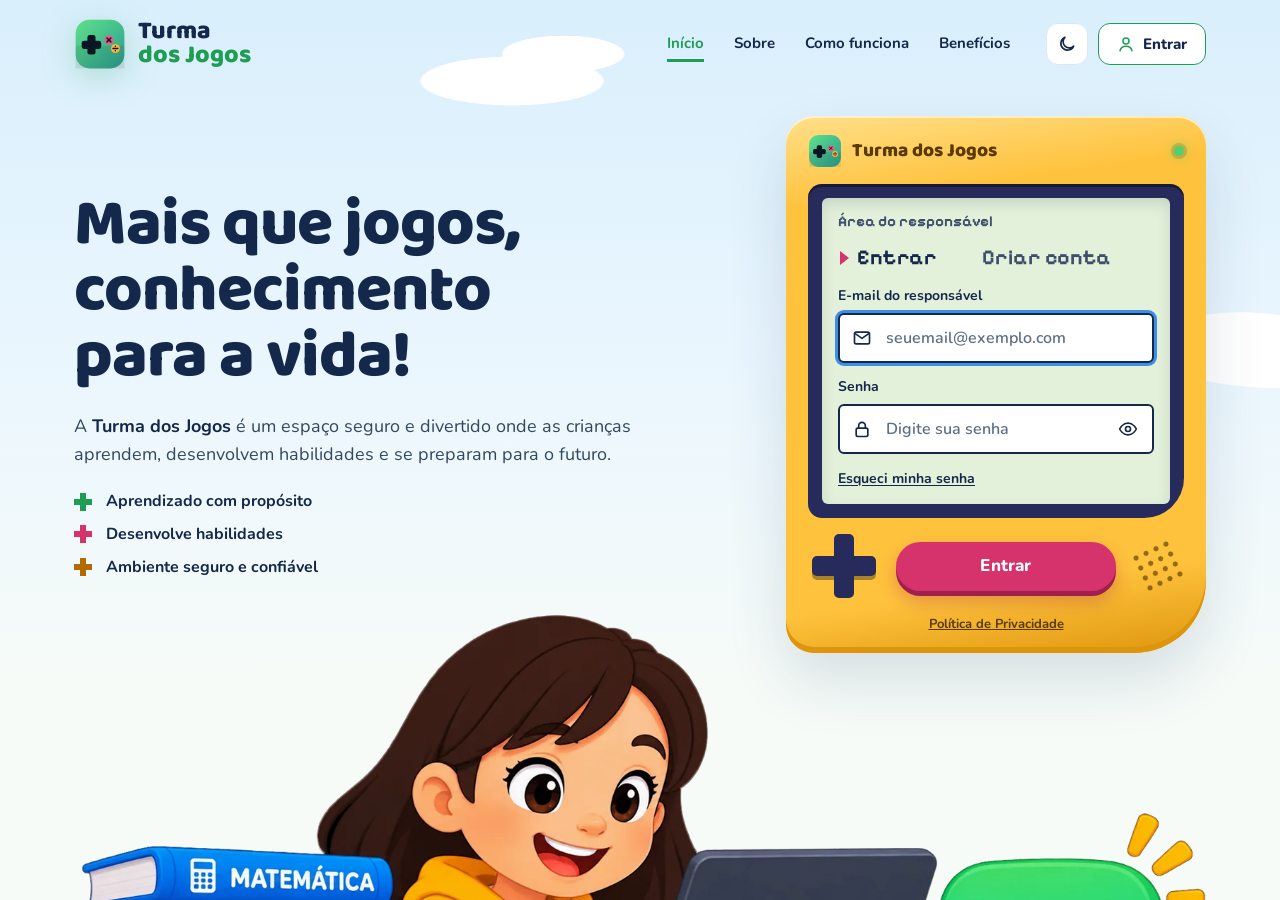
==== commit 76581c72: "Redesign entry page: login as a handheld console The login form becomes a yellow handheld console wi" ====
--- a/site/index.html
+++ b/site/index.html
@@ -65,7 +65,7 @@
 <!-- conecta antes aos servidores de fontes: o título aparece mais rápido já na fonte certa -->
 <link rel="preconnect" href="https://fonts.googleapis.com">
 <link rel="preconnect" href="https://fonts.gstatic.com" crossorigin>
-<link rel="stylesheet" href="https://fonts.googleapis.com/css2?family=Baloo+2:wght@700;800&family=Chakra+Petch:wght@500;700&family=IBM+Plex+Mono:wght@400;600&family=Nunito:wght@400;600;700;800&display=swap">
+<link rel="stylesheet" href="https://fonts.googleapis.com/css2?family=Baloo+2:wght@700;800&family=Chakra+Petch:wght@500;700&family=IBM+Plex+Mono:wght@400;600&family=Nunito:wght@400;600;700;800&family=Pixelify+Sans:wght@500;700&display=swap">
 <link rel="stylesheet" href="plataforma/plataforma.css">
 
 <div class="panel" id="loginPanel" hidden>
@@ -78,7 +78,7 @@
       <nav class="menu" aria-label="Seções">
         <a href="#inicio" aria-current="page">Início</a>
         <a href="#sobre">Sobre</a>
-        <a href="#como-funciona">Como Funciona</a>
+        <a href="#como-funciona">Como funciona</a>
         <a href="#beneficios">Benefícios</a>
       </nav>
       <div class="topo-acoes">
@@ -90,26 +90,28 @@
 
     <section class="hero">
       <div class="hero-texto">
-        <span class="selo"><svg><use href="#icEstrela"/></svg>Aprender brincando é o nosso jogo!</span>
-        <h1>Mais que jogos, <em>conhecimento</em> para a vida!</h1>
+        <h1>Mais que jogos, conhecimento para a vida!</h1>
         <p class="hero-sub">A <b>Turma dos Jogos</b> é um espaço seguro e divertido onde as crianças aprendem,
           desenvolvem habilidades e se preparam para o futuro.</p>
         <ul class="destaques">
-          <li><span class="ic roxo"><svg><use href="#icIdeia"/></svg></span>Aprendizado com propósito</li>
-          <li><span class="ic ouro"><svg><use href="#icEstrela"/></svg></span>Desenvolve habilidades</li>
-          <li><span class="ic verde"><svg><use href="#icEscudo"/></svg></span>Ambiente seguro e confiável</li>
+          <li>Aprendizado com propósito</li>
+          <li>Desenvolve habilidades</li>
+          <li>Ambiente seguro e confiável</li>
         </ul>
       </div>
 
-      <form class="login-card" id="loginForm" autocomplete="on" novalidate>
-        <div class="login-marca">
-          <svg width="56" height="56" role="img" aria-label="Logo Turma dos Jogos"><use href="#brandMark"/></svg>
-          <span>Turma<em>dos Jogos</em></span>
+      <!-- login do responsável desenhado como um console portátil: os campos ficam na "tela" e o botão principal no casco -->
+      <form class="console" id="loginForm" autocomplete="on" novalidate aria-labelledby="telaTitulo">
+        <div class="console-topo">
+          <svg width="34" height="34" aria-hidden="true"><use href="#brandMark"/></svg>
+          <span>Turma dos Jogos</span>
+          <span class="led" aria-hidden="true"></span>
         </div>
-        <span class="eyebrow">Área do Responsável</span>
+        <div class="moldura"><div class="tela">
+        <p class="tela-titulo" id="telaTitulo">Área do responsável</p>
         <div class="tabs" id="loginTabs">
           <button type="button" id="tabLogin" aria-pressed="true">Entrar</button>
-          <button type="button" id="tabSignup" aria-pressed="false">Criar Conta</button>
+          <button type="button" id="tabSignup" aria-pressed="false">Criar conta</button>
         </div>
         <p class="aviso" id="loginAviso" hidden></p>
         <label class="field" id="fEmail"><span>E-mail do responsável</span>
@@ -130,12 +132,17 @@
             <a href="privacidade.html" target="_blank" rel="noopener">Política de Privacidade</a>.</span></label>
         <p class="hint" id="loginError" aria-live="polite"></p>
         <p class="ok" id="loginOk" aria-live="polite"></p>
-        <button type="submit" class="principal" id="loginSubmit">Entrar</button>
         <p class="note links">
           <button type="button" class="link" id="linkEsqueci">Esqueci minha senha</button>
           <button type="button" class="link" id="linkReenviar" hidden>Reenviar código</button>
           <button type="button" class="link" id="linkVoltar" hidden>Voltar</button>
         </p>
+        </div></div>
+        <div class="controles">
+          <span class="dpad" aria-hidden="true"></span>
+          <button type="submit" class="principal" id="loginSubmit">Entrar</button>
+          <span class="grade" aria-hidden="true"></span>
+        </div>
         <p class="note"><a href="privacidade.html" target="_blank" rel="noopener">Política de Privacidade</a></p>
       </form>
 
@@ -158,8 +165,7 @@
 
     <section class="secao sobre" id="sobre" aria-labelledby="sobreTitulo">
       <div class="sobre-texto">
-        <span class="selo"><svg><use href="#icEstrela"/></svg>Sobre nós</span>
-        <h2 id="sobreTitulo">Sobre a <em>Turma dos Jogos</em></h2>
+        <h2 id="sobreTitulo">Sobre a Turma dos Jogos</h2>
         <p>A Turma dos Jogos é um espaço de jogos educativos para crianças aprenderem brincando. Cada jogo treina
           um conteúdo da escola de um jeito divertido.</p>
         <p>Aqui não há anúncios, e a criança joga num perfil criado pelo responsável, só com um apelido. O progresso fica
@@ -176,14 +182,14 @@
     </section>
 
     <section class="secao como" id="como-funciona" aria-labelledby="comoTitulo">
-      <h2 id="comoTitulo">Como <em>funciona</em></h2>
+      <h2 id="comoTitulo">Como funciona</h2>
       <ol class="passos">
-        <li><span class="passo-num">1</span><span class="ic verde"><svg><use href="#icUsuario"/></svg></span>
+        <li><span class="passo-num">1</span>
           <h3>Crie a conta do responsável</h3><p>Use seu e-mail e uma senha. É rápido e gratuito.</p></li>
-        <li><span class="passo-num">2</span><span class="ic ouro"><svg><use href="#icEstrela"/></svg></span>
+        <li><span class="passo-num">2</span>
           <h3>Crie o perfil da criança</h3><p>Escolha um apelido, uma cor e o desenho (menino ou menina).
             Cada conta pode ter até 6 perfis.</p></li>
-        <li><span class="passo-num">3</span><span class="ic roxo"><svg><use href="#icControle"/></svg></span>
+        <li><span class="passo-num">3</span>
           <h3>Hora de jogar!</h3><p>A criança escolhe o jogo, e cada recorde, medalha e nível conquistado fica salvo
             no perfil dela.</p></li>
       </ol>
--- a/site/plataforma/plataforma.css
+++ b/site/plataforma/plataforma.css
@@ -100,11 +100,11 @@
 .entrada { min-height:100%; display:flex; flex-direction:column; }
 .topo, .hero { box-sizing:border-box; width:100%; max-width:1180px; margin-inline:auto; padding-inline:24px; }
 .topo { display:flex; align-items:center; gap:24px; padding-block:18px; }
-.marca, .login-marca { display:flex; align-items:center; gap:12px; color:var(--ink); text-decoration:none;
+.marca { display:flex; align-items:center; gap:12px; color:var(--ink); text-decoration:none;
   font:800 25px/.95 var(--titulo); }
-.marca span, .login-marca span { display:grid; }
-.marca em, .login-marca em { font-style:normal; color:var(--brand); }
-.marca svg, .login-marca svg { flex:none; filter:drop-shadow(0 8px 16px #1f9d5540); }
+.marca span { display:grid; }
+.marca em { font-style:normal; color:var(--brand); }
+.marca svg { flex:none; filter:drop-shadow(0 8px 16px #1f9d5540); }
 .menu { display:flex; gap:30px; margin-left:auto; }
 .menu a { padding-block:6px; font:700 15px var(--texto); color:var(--ink); text-decoration:none; border-bottom:3px solid transparent; }
 .menu a:hover, .menu a[aria-current] { color:var(--brand); }
@@ -114,32 +114,25 @@
   background:var(--surface); border:1.5px solid var(--brand); box-shadow:none; }
 .topo-entrar svg { width:18px; height:18px; color:var(--brand); }
 
-.hero { display:grid; grid-template-columns:minmax(0, 1fr) 400px; column-gap:56px; align-items:start; padding-top:22px; }
-.hero-texto { display:grid; gap:18px; align-content:start; padding-top:10px; }
-.selo { justify-self:start; display:inline-flex; align-items:center; gap:8px; padding:5px 14px 5px 5px; border-radius:999px;
-  font:800 12px var(--texto); letter-spacing:.06em; text-transform:uppercase; color:var(--selo-ink); background:var(--selo-bg); }
-.selo svg { box-sizing:border-box; width:22px; height:22px; padding:3px; border-radius:50%; color:#fff; background:#ffc234; }
-.hero h1 { margin:0; font-size:clamp(38px, 5.4vw, 62px); line-height:1.02; letter-spacing:-.01em; color:var(--ink); text-wrap:balance; }
-.hero-sub { max-width:34em; font-size:17px; line-height:1.6; color:var(--ink-2); }
+.hero { display:grid; grid-template-columns:minmax(0, 1fr) 420px; column-gap:64px; align-items:center; padding-top:28px; }
+.hero-texto { display:grid; gap:22px; align-content:start; }
+.hero h1 { margin:0; font-size:clamp(40px, 5.6vw, 66px); line-height:1; letter-spacing:-.015em; color:var(--ink); text-wrap:balance; }
+.hero-sub { max-width:32em; font-size:18px; line-height:1.6; color:var(--ink-2); }
 .hero-sub b { color:var(--ink); }
-.destaques { display:grid; grid-template-columns:repeat(3, minmax(0, 1fr)); gap:12px; max-width:470px; margin:4px 0 0; padding:0; list-style:none; }
-.destaques li { display:grid; justify-items:center; gap:8px; text-align:center; font:700 14px/1.3 var(--texto); color:var(--ink); }
+/* destaques marcados com o "+" do direcional do logo, nas cores dos botões do controle */
+.destaques { display:grid; gap:12px; margin:0; padding:0; list-style:none; }
+.destaques li { display:flex; align-items:center; gap:14px; font:700 16px/1.3 var(--texto); color:var(--ink); }
+.destaques li::before { content:""; flex:none; width:18px; height:18px;
+  background:linear-gradient(var(--mais) 0 0) center/100% 6px no-repeat, linear-gradient(var(--mais) 0 0) center/6px 100% no-repeat; }
+.destaques li:nth-child(1) { --mais:var(--brand); }
+.destaques li:nth-child(2) { --mais:var(--pink); }
+.destaques li:nth-child(3) { --mais:var(--gold); }
 /* ícone branco num quadradinho colorido */
 .ic { display:grid; place-items:center; width:44px; height:44px; border-radius:12px; color:#fff; background:var(--ic-fundo);
   box-shadow:0 8px 18px color-mix(in srgb, var(--ic-fundo) 35%, transparent); }
 .ic svg { width:24px; height:24px; }
 .ic.roxo { --ic-fundo:#7c5ce6; } .ic.ouro { --ic-fundo:#f5a623; } .ic.verde { --ic-fundo:#1f9d55; } .ic.azul { --ic-fundo:#3f8ee6; }
 
-/* quadro de login */
-.login-card { grid-column:2; grid-row:1; position:relative; z-index:2; display:grid; gap:14px; padding:26px 28px 22px;
-  text-align:left; background:var(--surface); border:1px solid var(--line); border-radius:24px;
-  box-shadow:0 24px 60px var(--sombra); }
-.login-marca { justify-content:center; font-size:27px; }
-.login-card .eyebrow { justify-self:center; margin-top:-6px; font:700 14px var(--texto); letter-spacing:0; text-transform:none; color:var(--brand); }
-.tabs { display:grid; grid-template-columns:1fr 1fr; gap:8px; }
-.tabs button { justify-self:stretch; padding:11px; font:700 15px var(--texto); letter-spacing:0; text-transform:none; color:var(--brand);
-  background:var(--brand-soft); border-radius:999px; box-shadow:none; }
-.tabs button[aria-pressed="true"] { color:var(--brand-ink); background:var(--brand); box-shadow:0 6px 16px color-mix(in srgb, var(--brand) 30%, transparent); }
 .field { display:grid; gap:8px; text-align:left; }
 .field > span:first-child, .field > label { font:800 12px var(--texto); letter-spacing:.08em; text-transform:uppercase; color:var(--brand); }
 .field input, .field textarea { box-sizing:border-box; width:100%; padding:13px 14px; font:600 16px var(--texto); color:var(--ink);
@@ -149,66 +142,136 @@
 .campo { position:relative; display:block; }
 .campo > svg { position:absolute; left:14px; top:50%; width:20px; height:20px; transform:translateY(-50%); color:var(--brand); pointer-events:none; }
 .campo input { padding-left:46px; }
+.note a, .aceite a { color:var(--link); }
+.ok:empty { display:none; }
+.aceite { display:grid; grid-template-columns:auto 1fr; gap:10px; align-items:start; text-align:left; cursor:pointer; }
+.aceite input { width:18px; height:18px; margin:1px 0 0; }
+
+/* ----- login: console portátil -----
+   O casco, a moldura e a tela não mudam com o tema claro/escuro: é um aparelho por cima da página. */
+.console { --casco:#ffc23d; --casco-luz:#ffe08a; --casco-sombra:#dd960c; --casco-ink:#5a3a00;
+  --moldura:#262b5c; --tela:#e4f1da; --tela-ink:#14284b; --tela-ink-2:#3d4f6a;
+  --botao-a:#d6336c; --botao-a-borda:#a01f4c; --led:#4fd16e;
+  grid-column:2; grid-row:1; position:relative; z-index:2; display:grid; gap:16px; padding:18px 22px 18px;
+  text-align:left; color:var(--tela-ink); color-scheme:light;
+  background:linear-gradient(172deg, var(--casco-luz) 0, var(--casco) 16%, var(--casco) 84%, var(--casco-sombra) 100%);
+  border-radius:28px 28px 72px 28px;
+  box-shadow:inset 0 2px 0 #fff9, inset 0 -6px 0 var(--casco-sombra), 0 28px 60px var(--sombra); }
+.console-topo { display:flex; align-items:center; gap:10px; font:800 19px/1 var(--titulo); color:var(--casco-ink); }
+.console-topo svg { flex:none; }
+/* luz de ligado: acende ao abrir, pisca enquanto espera a resposta e fica rosa quando aparece um erro */
+.led { margin-left:auto; width:10px; height:10px; border-radius:50%; background:var(--led);
+  box-shadow:0 0 0 3px #0000001f, 0 0 12px var(--led); animation:acender .2s .3s both; }
+.console:has(#loginError:not(:empty)) { --led:#ff4f8b; }
+.console:has(#loginSubmit:disabled) { --led:#ff9f1c; }
+.console:has(#loginSubmit:disabled) .led { animation:piscar .6s steps(2, jump-none) infinite; }
+@keyframes acender { from { background:#3c5a3f; box-shadow:0 0 0 3px #0000001f; } }
+@keyframes piscar { to { opacity:.25; } }
+
+.moldura { padding:14px; background:var(--moldura); border-radius:14px 14px 40px 14px; box-shadow:inset 0 3px 0 #0006; }
+.tela { position:relative; display:grid; gap:14px; padding:16px 16px 14px; overflow:hidden; color:var(--tela-ink);
+  background:var(--tela); border-radius:6px; box-shadow:inset 0 6px 14px #14284b24; }
+/* a tela "liga" uma vez ao abrir a página: a cortina escura desce em degraus, como uma varredura */
+.tela::after { content:""; position:absolute; inset:0; background:var(--moldura); pointer-events:none;
+  animation:ligar .7s steps(7, end) .3s both; }
+@keyframes ligar { to { transform:translateY(100%); } }
+.tela-titulo { font:700 15px/1 "Pixelify Sans", var(--texto); color:var(--tela-ink-2); }
+/* Entrar / Criar conta: menu de jogo, com a setinha na opção escolhida */
+.console .tabs { display:flex; flex-wrap:wrap; gap:6px 24px; }
+.console .tabs button { justify-self:auto; display:flex; align-items:center; gap:8px; padding:4px 2px; font:700 21px/1 "Pixelify Sans", var(--texto);
+  letter-spacing:0; text-transform:none; color:var(--tela-ink-2); background:none; border-radius:4px; box-shadow:none; }
+.console .tabs button::before { content:""; border-left:9px solid var(--botao-a); border-block:7px solid transparent; visibility:hidden; }
+.console .tabs button[aria-pressed="true"] { color:var(--tela-ink); }
+.console .tabs button[aria-pressed="true"]::before { visibility:visible; }
+.console .tabs button:focus-visible { outline:2px solid var(--tela-ink); outline-offset:2px; }
+.console .aviso { font:600 14px/1.5 var(--texto); color:var(--tela-ink); }
+.console .field > span:first-child, .console .field > label { font:700 14px var(--texto); letter-spacing:0; text-transform:none; color:var(--tela-ink); }
+.console .field input { padding-block:12px; color:var(--tela-ink); background:#fff; border:2px solid var(--tela-ink); border-radius:6px; }
+.console .field input::placeholder { color:#5d6f84; opacity:1; }
+.console .field input:focus { border-color:var(--tela-ink); box-shadow:0 0 0 3px #3f8ee6; }
+.console .campo > svg { color:var(--tela-ink); }
 #loginPass { padding-right:52px; }
 .ver-senha { position:absolute; right:6px; top:50%; transform:translateY(-50%); display:grid; place-items:center;
-  width:40px; height:40px; padding:0; color:var(--brand); background:none; border-radius:10px; box-shadow:none; }
+  width:40px; height:40px; padding:0; color:var(--tela-ink); background:none; border-radius:6px; box-shadow:none; }
 .ver-senha svg { width:20px; height:20px; }
-.ver-senha[aria-pressed="true"] { background:var(--brand-soft); }
-#loginSubmit { justify-self:stretch; display:flex; align-items:center; justify-content:center; gap:10px; padding:15px;
-  font-size:16px; letter-spacing:.08em; text-transform:uppercase; border-radius:999px; }
-#loginSubmit::before { content:""; width:22px; height:22px; background:url("data:image/svg+xml,%3Csvg xmlns='http://www.w3.org/2000/svg' viewBox='0 0 24 24'%3E%3Ccircle cx='12' cy='12' r='11' fill='%23fff'/%3E%3Cpath d='M7 12h9M12.5 7.5 17 12l-4.5 4.5' fill='none' stroke='%231f9d55' stroke-width='2.4' stroke-linecap='round' stroke-linejoin='round'/%3E%3C/svg%3E") center/contain no-repeat; }
-.login-card .note { text-align:center; font-size:13px; }
-.note a, .aceite a { color:var(--link); }
-.links { display:flex; justify-content:center; gap:16px; }
-.aviso { font-size:14px; color:var(--ink-2); }
-.dica { font-size:12px; color:var(--muted); }
-.ok { font-size:13px; }
-.ok:empty { display:none; }
-.aceite { display:grid; grid-template-columns:auto 1fr; gap:10px; align-items:start; text-align:left; font-size:13px;
-  line-height:1.5; color:var(--ink-2); cursor:pointer; }
-.aceite input { width:18px; height:18px; margin:1px 0 0; accent-color:var(--brand); }
-
-/* ilustração: sobe um pouco por baixo do quadro de login (o fundo da imagem é transparente) */
+.ver-senha[aria-pressed="true"] { background:#14284b17; }
+.console .dica { font-size:13px; color:var(--tela-ink-2); }
+.console .aceite { font-size:13px; line-height:1.5; color:var(--tela-ink); }
+.console .aceite input { accent-color:var(--botao-a); }
+.console .aceite a, .console .tela .link { color:var(--tela-ink); font-weight:700; text-decoration:underline; text-underline-offset:2px; }
+.console .hint { font:700 14px/1.45 var(--texto); color:#b0234f; }
+.console .ok { font:700 14px/1.45 var(--texto); color:#17703a; }
+.console .links { display:flex; flex-wrap:wrap; gap:6px 18px; font-size:14px; }
+.console .links:not(:has(button:not([hidden]))) { display:none; }
+
+/* casco: direcional de enfeite, o botão principal e a grade do alto-falante */
+.controles { display:grid; grid-template-columns:64px minmax(0, 1fr) 44px; align-items:center; gap:20px; padding-inline:4px; }
+.dpad { position:relative; width:64px; height:64px; }
+.dpad::before, .dpad::after { content:""; position:absolute; background:var(--moldura); border-radius:5px; }
+.dpad::before { inset:22px 0; box-shadow:0 4px 0 #0005; }
+.dpad::after { inset:0 22px; }
+#loginSubmit { justify-self:stretch; padding:15px 18px; font:800 17px/1.1 var(--texto); letter-spacing:.01em; text-transform:none;
+  color:#fff; background:var(--botao-a); border-radius:999px; box-shadow:0 5px 0 var(--botao-a-borda), 0 10px 18px #a01f4c4d;
+  transition:transform .08s, box-shadow .08s; }
+#loginSubmit:active:not(:disabled) { transform:translateY(4px); box-shadow:0 1px 0 var(--botao-a-borda), 0 3px 8px #a01f4c4d; }
+#loginSubmit:disabled { opacity:.8; }
+#loginSubmit:focus-visible { outline:3px solid var(--moldura); outline-offset:4px; }
+.grade { width:44px; height:44px; transform:rotate(-25deg);
+  background:radial-gradient(circle, color-mix(in srgb, var(--casco-ink) 65%, transparent) 2.2px, transparent 2.8px) 0 0/11px 11px; }
+.console > .note { margin:0; text-align:center; font-size:13px; }
+.console > .note a { color:var(--casco-ink); font-weight:700; }
+@media (prefers-reduced-motion: reduce) {
+  .tela::after { display:none; }
+  .led, .console:has(#loginSubmit:disabled) .led { animation:none; }
+  #loginSubmit { transition:none; }
+}
+
+/* ilustração: sobe um pouco por baixo do console (o fundo da imagem é transparente) */
 .cena { grid-column:1 / -1; grid-row:2; position:relative; z-index:1; display:block; width:100%; height:auto;
   margin-top:-40px; pointer-events:none; }
 .cena img { display:block; width:100%; height:auto; }
 
-/* benefícios: faixa clara com 4 cartões */
-.beneficios { box-sizing:border-box; display:grid; grid-template-columns:repeat(4, minmax(0, 1fr)); gap:18px;
+/* benefícios: faixa com 4 colunas */
+.beneficios { box-sizing:border-box; display:grid; grid-template-columns:repeat(4, minmax(0, 1fr)); gap:32px;
   flex:1 0 auto; align-content:start;
-  padding:28px max(24px, calc((100% - 1132px) / 2)) 40px; background:var(--banda); scroll-margin-top:16px; }
-.beneficios article { display:grid; justify-items:center; align-content:start; gap:10px; padding:22px 16px; text-align:center;
-  background:var(--surface); border:1px solid var(--line); border-radius:18px; box-shadow:0 10px 26px var(--sombra); }
-.beneficios h3 { margin:0; font:800 18px/1.2 var(--titulo); color:var(--ink); }
-.beneficios p { font-size:14px; line-height:1.5; color:var(--ink-2); }
+  padding:44px max(24px, calc((100% - 1132px) / 2)) 48px; background:var(--banda); scroll-margin-top:16px; }
+.beneficios article { display:grid; align-content:start; gap:10px; }
+.beneficios .ic { width:40px; height:40px; border-radius:10px; box-shadow:none; }
+.beneficios h3 { margin:4px 0 0; font:800 19px/1.2 var(--titulo); color:var(--ink); }
+.beneficios p { font-size:15px; line-height:1.5; color:var(--ink-2); }
 /* seções Sobre e Como Funciona (o menu do topo desce até elas) */
 #loginPanel { scroll-behavior:smooth; }
 @media (prefers-reduced-motion: reduce) { #loginPanel { scroll-behavior:auto; } }
 .secao { box-sizing:border-box; width:100%; max-width:1180px; margin-inline:auto; padding:56px 24px; scroll-margin-top:8px; }
 .secao h2 { margin:0; font:800 clamp(30px, 4.4vw, 44px)/1.1 var(--titulo); color:var(--ink); }
-.secao h2 em { font-style:normal; color:var(--brand); }
 .secao h3 { margin:0; font:800 19px/1.2 var(--titulo); color:var(--ink); }
 .secao p { font-size:16px; line-height:1.65; color:var(--ink-2); }
 .sobre { display:grid; grid-template-columns:minmax(0, 1.1fr) minmax(0, 1fr); gap:48px; align-items:center; }
 .sobre-texto { display:grid; gap:16px; }
-.sobre-jogos { display:grid; gap:14px; margin:0; padding:0; list-style:none; }
-.sobre-jogos li { display:flex; align-items:center; gap:16px; padding:18px 20px; background:var(--surface);
-  border:1px solid var(--line); border-radius:18px; box-shadow:0 10px 26px var(--sombra); }
+/* lista dos jogos: uma linha por jogo */
+.sobre-jogos { display:grid; margin:0; padding:0; list-style:none; border-top:1.5px solid var(--line); }
+.sobre-jogos li { display:flex; align-items:center; gap:16px; padding:18px 4px; border-bottom:1.5px solid var(--line); }
 .sobre-jogos .ic { flex:none; }
-.sobre-jogos p { font-size:14px; }
-.sobre-jogos .em-breve { border-style:dashed; box-shadow:none; background:transparent; }
-.como { display:grid; gap:28px; justify-items:center; text-align:center; }
-.passos { display:grid; grid-template-columns:repeat(3, minmax(0, 1fr)); gap:18px; width:100%; margin:0; padding:0; list-style:none; }
-.passos li { position:relative; display:grid; justify-items:center; align-content:start; gap:12px; padding:34px 20px 24px;
-  background:var(--surface); border:1px solid var(--line); border-radius:20px; box-shadow:0 10px 26px var(--sombra); }
-.passos p { font-size:15px; }
-.passo-num { position:absolute; top:-16px; display:grid; place-items:center; width:34px; height:34px; border-radius:50%;
-  font:800 17px var(--titulo); color:var(--brand-ink); background:var(--brand); box-shadow:0 6px 14px color-mix(in srgb, var(--brand) 35%, transparent); }
-.como-cta { padding:15px 34px; font-size:16px; letter-spacing:.06em; text-transform:uppercase; border-radius:999px; }
+.sobre-jogos p { font-size:15px; }
+.sobre-jogos .em-breve { border-bottom-style:dashed; opacity:.75; }
+/* como funciona: trilha de fases, com as etapas ligadas por um caminho tracejado */
+.como { display:grid; gap:40px; justify-items:center; text-align:center; }
+.passos { position:relative; display:grid; grid-template-columns:repeat(3, minmax(0, 1fr)); gap:32px; width:100%; margin:0; padding:0; list-style:none; }
+.passos::before { content:""; position:absolute; top:27px; left:16.7%; right:16.7%; border-top:3px dashed var(--field-line); }
+.passos li { position:relative; display:grid; justify-items:center; align-content:start; gap:10px; }
+.passos p { max-width:24em; font-size:15px; }
+.passo-num { display:grid; place-items:center; width:56px; height:56px; border-radius:50%; margin-bottom:6px;
+  font:800 26px/1 var(--titulo); color:var(--brand-ink); background:var(--brand); }
+.como-cta { padding:15px 34px; font-size:17px; letter-spacing:.01em; text-transform:none; border-radius:999px; }
 .beneficios a { color:var(--link); }
 @media (max-width: 960px) {
   .sobre { grid-template-columns:minmax(0, 1fr); gap:28px; }
   .passos { grid-template-columns:minmax(0, 1fr); gap:28px; max-width:460px; }
+  /* na vertical, cada etapa desenha o trecho até a próxima, e a trilha termina no último círculo */
+  .passos::before { content:none; }
+  .passos li:not(:last-child)::after { content:""; position:absolute; top:56px; bottom:-28px; left:27px; border-left:3px dashed var(--field-line); }
+  .passos li { grid-template-columns:56px minmax(0, 1fr); column-gap:18px; row-gap:6px; justify-items:start; text-align:left; }
+  .passo-num { grid-row:span 2; margin:0; }
 }
 @media (max-width: 560px) { .secao { padding:40px 16px; } }
 /* rodapé verde com a borda de cima arredondada */
@@ -228,7 +291,7 @@
   .menu { display:none; }
   .topo-acoes { margin-left:auto; }
   .hero { grid-template-columns:minmax(0, 1fr); row-gap:28px; }
-  .login-card { grid-column:1; grid-row:2; justify-self:center; width:100%; max-width:440px; box-sizing:border-box; }
+  .console { grid-column:1; grid-row:2; justify-self:center; width:100%; max-width:440px; box-sizing:border-box; }
   .cena { grid-row:3; margin-top:0; }
   .beneficios { grid-template-columns:repeat(2, minmax(0, 1fr)); }
 }
@@ -240,12 +303,18 @@
   .topo-entrar { padding:8px 12px; }
   .hero { padding-inline:16px; padding-top:10px; }
   .hero-sub { font-size:15px; }
-  .destaques li { font-size:12.5px; }
-  .login-card { padding:22px 18px 18px; }
-  .beneficios { gap:12px; padding-inline:16px; }
-  .beneficios article { padding:16px 10px; }
-  .beneficios h3 { font-size:16px; }
-  .beneficios p { font-size:13px; }
+  .destaques li { font-size:15px; }
+  .console { padding:14px 14px 16px; border-radius:22px 22px 52px 22px; }
+  .moldura { padding:10px; border-radius:12px 12px 30px 12px; }
+  .tela { padding:14px 12px 12px; }
+  .controles { grid-template-columns:48px minmax(0, 1fr) 32px; gap:14px; }
+  .dpad { width:48px; height:48px; }
+  .dpad::before { inset:16px 0; }
+  .dpad::after { inset:0 16px; }
+  .grade { width:32px; height:32px; background-size:8px 8px; }
+  .beneficios { gap:24px 16px; padding-inline:16px; }
+  .beneficios h3 { font-size:17px; }
+  .beneficios p { font-size:14px; }
   .brilho { width:20px; height:20px; }
 }
 
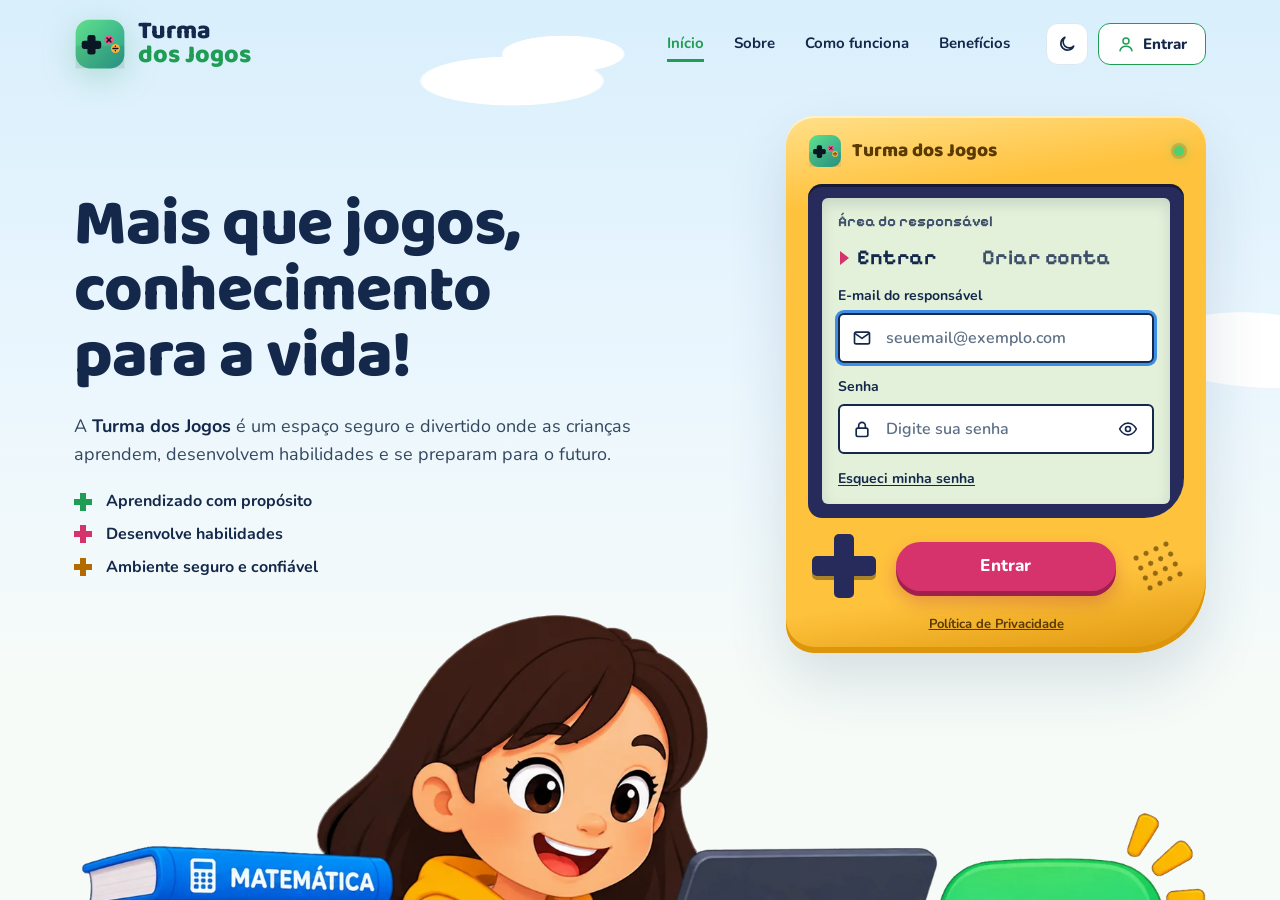
==== commit 2fab00b9: "Site: ajustes publicados no Amplify em 24/11/2026" ====
--- a/site/index.html
+++ b/site/index.html
@@ -3,8 +3,45 @@
 <head>
 <meta charset="utf-8">
 <meta name="viewport" content="width=device-width, initial-scale=1">
-<title>Turma dos Jogos</title>
-<meta name="description" content="Turma dos Jogos: jogos educativos para alunos — Cobra Tabuada e Gol de Inglês.">
+<title>Turma dos Jogos: jogos educativos para crianças</title>
+<meta name="description" content="Turma dos Jogos é um site gratuito de jogos educativos para crianças: tabuada com a Cobra Tabuada e inglês com o Gol de Inglês e a Memória em Inglês. Sem anúncios, com o progresso salvo no perfil da criança.">
+<!-- endereço oficial: o Google junta aqui o www e outras variações -->
+<link rel="canonical" href="https://turmadosjogos.com.br/">
+<!-- prévia do link no WhatsApp e nas redes sociais -->
+<meta property="og:type" content="website">
+<meta property="og:site_name" content="Turma dos Jogos">
+<meta property="og:locale" content="pt_BR">
+<meta property="og:url" content="https://turmadosjogos.com.br/">
+<meta property="og:title" content="Turma dos Jogos: jogos educativos para crianças">
+<meta property="og:description" content="Tabuada e inglês de um jeito divertido. Grátis e sem anúncios.">
+<meta property="og:image" content="https://turmadosjogos.com.br/imagens/cena-entrada-1600.png">
+<meta property="og:image:width" content="1600">
+<meta property="og:image:height" content="626">
+<meta property="og:image:alt" content="Menina sorrindo enquanto estuda no notebook, ao lado de livros e do mascote da Turma dos Jogos">
+<meta name="twitter:card" content="summary_large_image">
+<!-- dados para o Google: o nome do site (aparece no resultado da busca) e quem é a Turma dos Jogos -->
+<script type="application/ld+json">
+{
+  "@context": "https://schema.org",
+  "@graph": [
+    {
+      "@type": "WebSite",
+      "@id": "https://turmadosjogos.com.br/#site",
+      "name": "Turma dos Jogos",
+      "url": "https://turmadosjogos.com.br/",
+      "inLanguage": "pt-BR",
+      "publisher": { "@id": "https://turmadosjogos.com.br/#org" }
+    },
+    {
+      "@type": "Organization",
+      "@id": "https://turmadosjogos.com.br/#org",
+      "name": "Turma dos Jogos",
+      "url": "https://turmadosjogos.com.br/",
+      "logo": "https://turmadosjogos.com.br/icones/icone-512.png"
+    }
+  ]
+}
+</script>
 <meta name="theme-color" content="#0b1624">
 <script src="plataforma/tema.js"></script>
 <!-- atalho na tela inicial do celular: abre em tela cheia, com ícone próprio -->
@@ -176,6 +213,8 @@
           <div><h3>Cobra Tabuada</h3><p>A criança pratica a tabuada guiando uma cobrinha.</p></div></li>
         <li><span class="ic azul"><svg><use href="#icControle"/></svg></span>
           <div><h3>Gol de Inglês</h3><p>Bate pênaltis enquanto aprende palavras em inglês.</p></div></li>
+        <li><span class="ic ouro"><svg><use href="#icControle"/></svg></span>
+          <div><h3>Memória em Inglês</h3><p>Junta cada palavra em inglês com a sua figura e ouve como se fala.</p></div></li>
         <li class="em-breve"><span class="ic roxo"><svg><use href="#icEstrela"/></svg></span>
           <div><h3>Mais jogos em breve</h3><p>Novos jogos educativos estão a caminho.</p></div></li>
       </ul>
@@ -270,6 +309,7 @@
 <!-- catálogo: cada jogo registra seu cartão (arquivo leve); o jogo em si só carrega ao clicar em Jogar -->
 <script src="jogos/cobra-tabuada/cartao.js"></script>
 <script src="jogos/gol-de-ingles/cartao.js"></script>
+<script src="jogos/memoria-em-ingles/cartao.js"></script>
 <script src="plataforma/iniciar.js"></script>
 </body>
 </html>
--- a/site/plataforma/plataforma.css
+++ b/site/plataforma/plataforma.css
@@ -52,7 +52,7 @@
   --bg:#0b1624; --ink:#e8eef6; --ink-2:#c9d6e5; --muted:#8a9db4; --pink:#ff4f8b; --gold:#ffb238;
   --brand:#4fd16e; --brand-ink:#0b1624; --brand-soft:#173a2c; --link:#6fe08a;
   --surface:#0f1d2fe6; --surface-2:#132338; --surface-3:#24405f; --line:#24405f;
-  --field:#0f1d2f; --field-line:#2a4566; --banda:#0f1d2f99; --faixa:#1a7f45;
+  --field:#0f1d2f; --field-line:#2a4566; --faixa:#1a7f45;
   --selo-bg:#173a2c; --selo-ink:#7fe39a; --sombra:#0008;
   --fundo:radial-gradient(circle at 15% 10%, #17314f 0, transparent 45%), radial-gradient(circle at 90% 95%, #173a2c 0, transparent 40%);
   color-scheme:dark; color:var(--ink); font-family:var(--texto); background:var(--fundo), var(--bg);
@@ -61,7 +61,7 @@
   --bg:#f3f9fd; --ink:#14284b; --ink-2:#33475f; --muted:#5d6f84; --pink:#d6336c; --gold:#b36b00;
   --brand:#1f9d55; --brand-ink:#fff; --brand-soft:#e3f5ea; --link:#1a8a4a;
   --surface:#fff; --surface-2:#eef5f9; --surface-3:#dff3e6; --line:#dce7ef;
-  --field:#fff; --field-line:#cfdde8; --banda:#ffffffb3; --faixa:#1f9d55;
+  --field:#fff; --field-line:#cfdde8; --faixa:#1f9d55;
   --selo-bg:#e3f5ea; --selo-ink:#1f7a45; --sombra:#1b3a5a24;
   /* céu com nuvens */
   --fundo:radial-gradient(ellipse 150px 40px at 40% 9%, #fff 60%, transparent 62%),
@@ -234,7 +234,7 @@
 /* benefícios: faixa com 4 colunas */
 .beneficios { box-sizing:border-box; display:grid; grid-template-columns:repeat(4, minmax(0, 1fr)); gap:32px;
   flex:1 0 auto; align-content:start;
-  padding:44px max(24px, calc((100% - 1132px) / 2)) 48px; background:var(--banda); scroll-margin-top:16px; }
+  padding:44px max(24px, calc((100% - 1132px) / 2)) 48px; scroll-margin-top:16px; }
 .beneficios article { display:grid; align-content:start; gap:10px; }
 .beneficios .ic { width:40px; height:40px; border-radius:10px; box-shadow:none; }
 .beneficios h3 { margin:4px 0 0; font:800 19px/1.2 var(--titulo); color:var(--ink); }
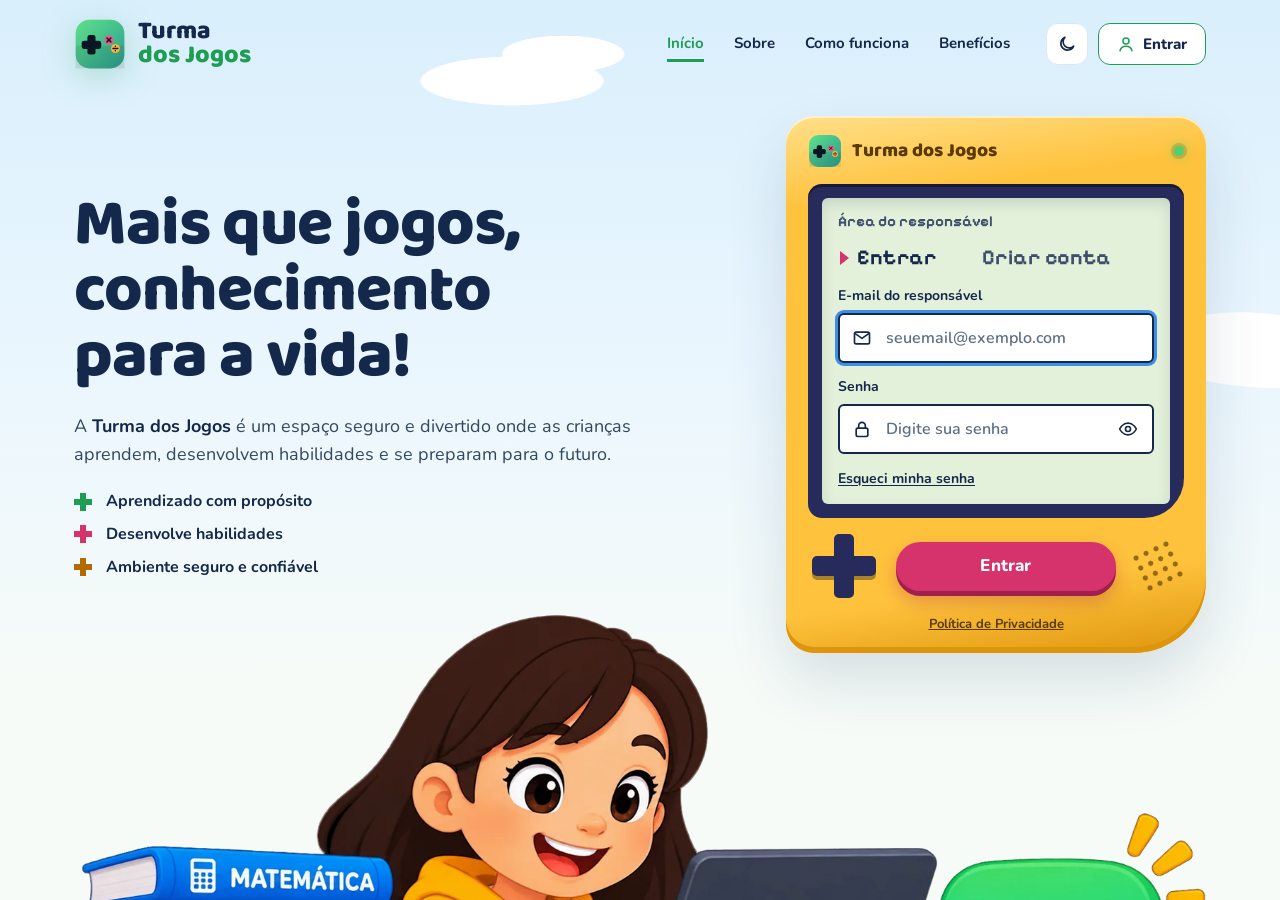
==== commit e824a94d: "Senha forte: exige letra maiúscula e caractere especial - Cognito (template): RequireUppercase e Req" ====
--- a/site/index.html
+++ b/site/index.html
@@ -162,7 +162,7 @@
           <span class="campo"><svg><use href="#icCadeado"/></svg>
             <input id="loginPass" name="password" type="password" autocomplete="current-password" maxlength="100" placeholder="Digite sua senha">
             <button type="button" class="ver-senha" id="verSenha" aria-pressed="false" aria-label="Mostrar senha"><svg><use href="#icOlho"/></svg></button></span>
-          <small class="dica" id="senhaDica" hidden>Pelo menos 8 caracteres, com pelo menos um número.</small></div>
+          <small class="dica" id="senhaDica" hidden>Pelo menos 8 caracteres, com uma letra maiúscula, um número e um caractere especial (ex.: ! @ # $ %).</small></div>
         <label class="aceite" id="fAceite" hidden><input type="checkbox" id="loginConsent">
           <span>Sou maior de 18 anos, responsável pela(s) criança(s) que vão jogar, e concordo com os
             <a href="termos.html" target="_blank" rel="noopener">Termos de Uso</a> e a
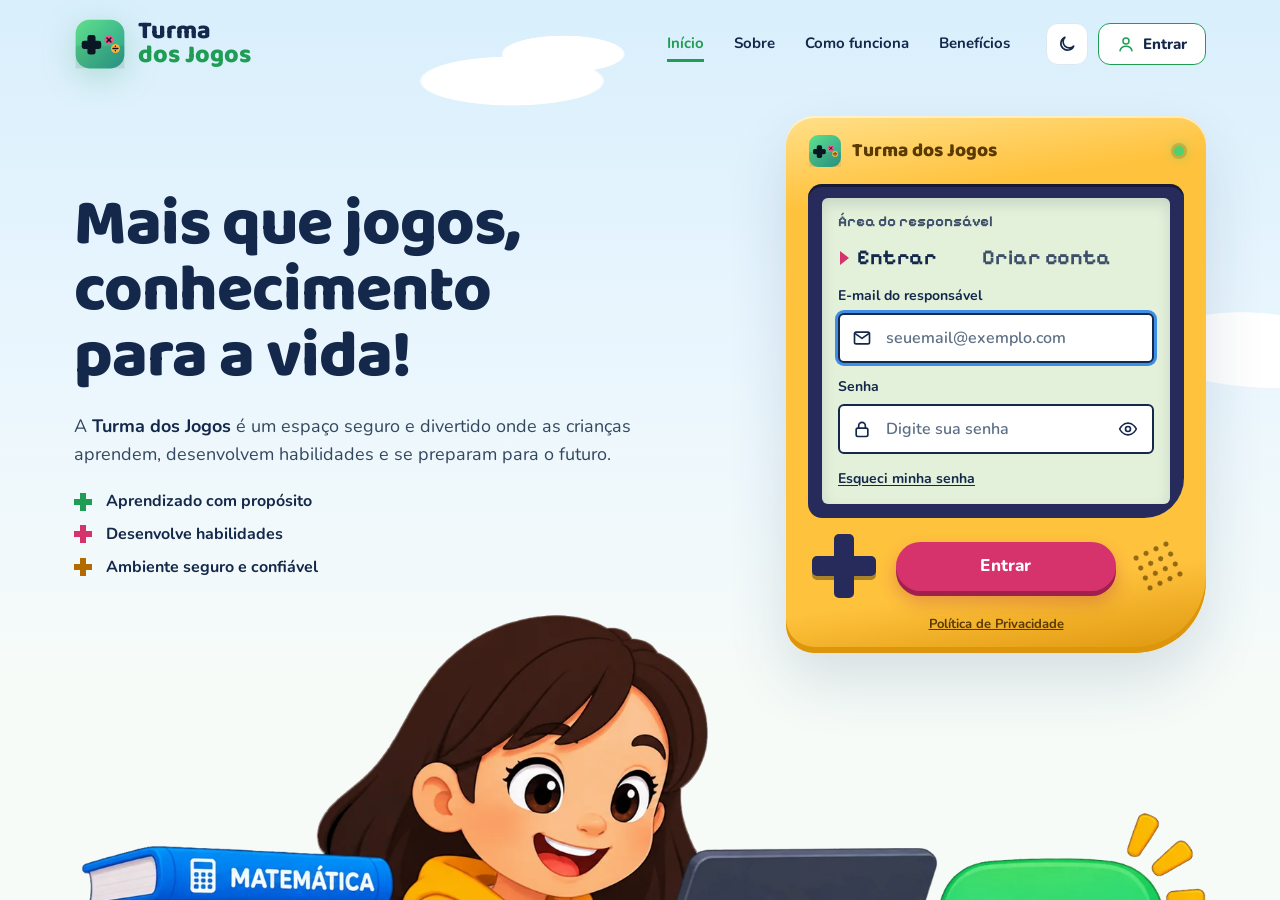
==== commit b35bd743: "MFA opcional com app autenticador - Cognito (template): MfaConfiguration OPTIONAL + SOFTWARE_TOKEN_M" ====
--- a/site/index.html
+++ b/site/index.html
@@ -155,7 +155,7 @@
           <span class="campo"><svg><use href="#icEmail"/></svg>
             <input id="loginEmail" name="email" type="email" autocomplete="username" inputmode="email" maxlength="120"
               autocapitalize="none" spellcheck="false" placeholder="seuemail@exemplo.com"></span></label>
-        <label class="field" id="fCodigo" hidden><span>Código recebido por e-mail</span>
+        <label class="field" id="fCodigo" hidden><span id="codigoRotulo">Código recebido por e-mail</span>
           <span class="campo"><svg><use href="#icEmail"/></svg>
             <input id="loginCode" name="code" inputmode="numeric" autocomplete="one-time-code" maxlength="6" placeholder="6 números"></span></label>
         <div class="field" id="fSenha"><label for="loginPass" id="senhaRotulo">Senha</label>
@@ -273,7 +273,25 @@
         <button type="button" class="alt" id="perfilApagar">Apagar perfil</button>
       </div>
     </form>
+    <form class="perfil-form mfa-form" id="mfaForm" novalidate hidden>
+      <h3>Verificação em duas etapas</h3>
+      <p class="note" id="mfaStatus"></p>
+      <div id="mfaCadastro" hidden>
+        <p class="note">1. Abra um app autenticador (Google Authenticator, Microsoft Authenticator…) e leia o QR code:</p>
+        <div class="mfa-qr" id="mfaQr"></div>
+        <p class="note">Sem câmera? <a id="mfaLink" href="#">Abrir no app</a> ou digite a chave no app:</p>
+        <code class="mfa-chave" id="mfaChave"></code>
+        <label class="field"><span>2. Digite o código de 6 números que aparece no app</span>
+          <input id="mfaCodigo" inputmode="numeric" autocomplete="one-time-code" maxlength="6" placeholder="6 números"></label>
+      </div>
+      <p class="hint" id="mfaErro" role="alert"></p>
+      <div class="actions">
+        <button type="submit" id="mfaAcao">Ativar</button>
+        <button type="button" class="alt" id="mfaFechar">Fechar</button>
+      </div>
+    </form>
     <p class="note conta">Conta: <span id="contaEmail"></span>
+      <button class="link" id="contaMfa">Verificação em duas etapas</button>
       <button class="link" id="perfisEditar">Editar perfis</button>
       <button class="link perigo" id="contaExcluir" hidden>Excluir conta</button></p>
   </div>
--- a/site/plataforma/plataforma.css
+++ b/site/plataforma/plataforma.css
@@ -357,6 +357,14 @@
 .conta { overflow-wrap:anywhere; }
 .conta .link { margin-left:10px; }
 .conta .perigo { color:var(--pink); }
+/* verificação em duas etapas: QR code sempre em fundo branco, para a câmera ler nos dois temas */
+.mfa-form #mfaCadastro { display:grid; gap:10px; }
+.mfa-form #mfaCadastro[hidden] { display:none; }
+.mfa-qr { justify-self:center; width:180px; padding:8px; background:#fff; border-radius:12px; line-height:0; }
+.mfa-qr svg { width:100%; height:auto; }
+.mfa-chave { display:block; padding:8px 10px; font:600 14px/1.5 ui-monospace, Consolas, monospace; letter-spacing:.5px;
+  word-break:break-all; color:var(--ink); background:var(--surface-2); border-radius:10px; user-select:all; }
+.mfa-form a { color:var(--link); }
 
 /* lista de jogos */
 #hubPanel .card { margin:auto; width:100%; max-width:780px; text-align:left; }
